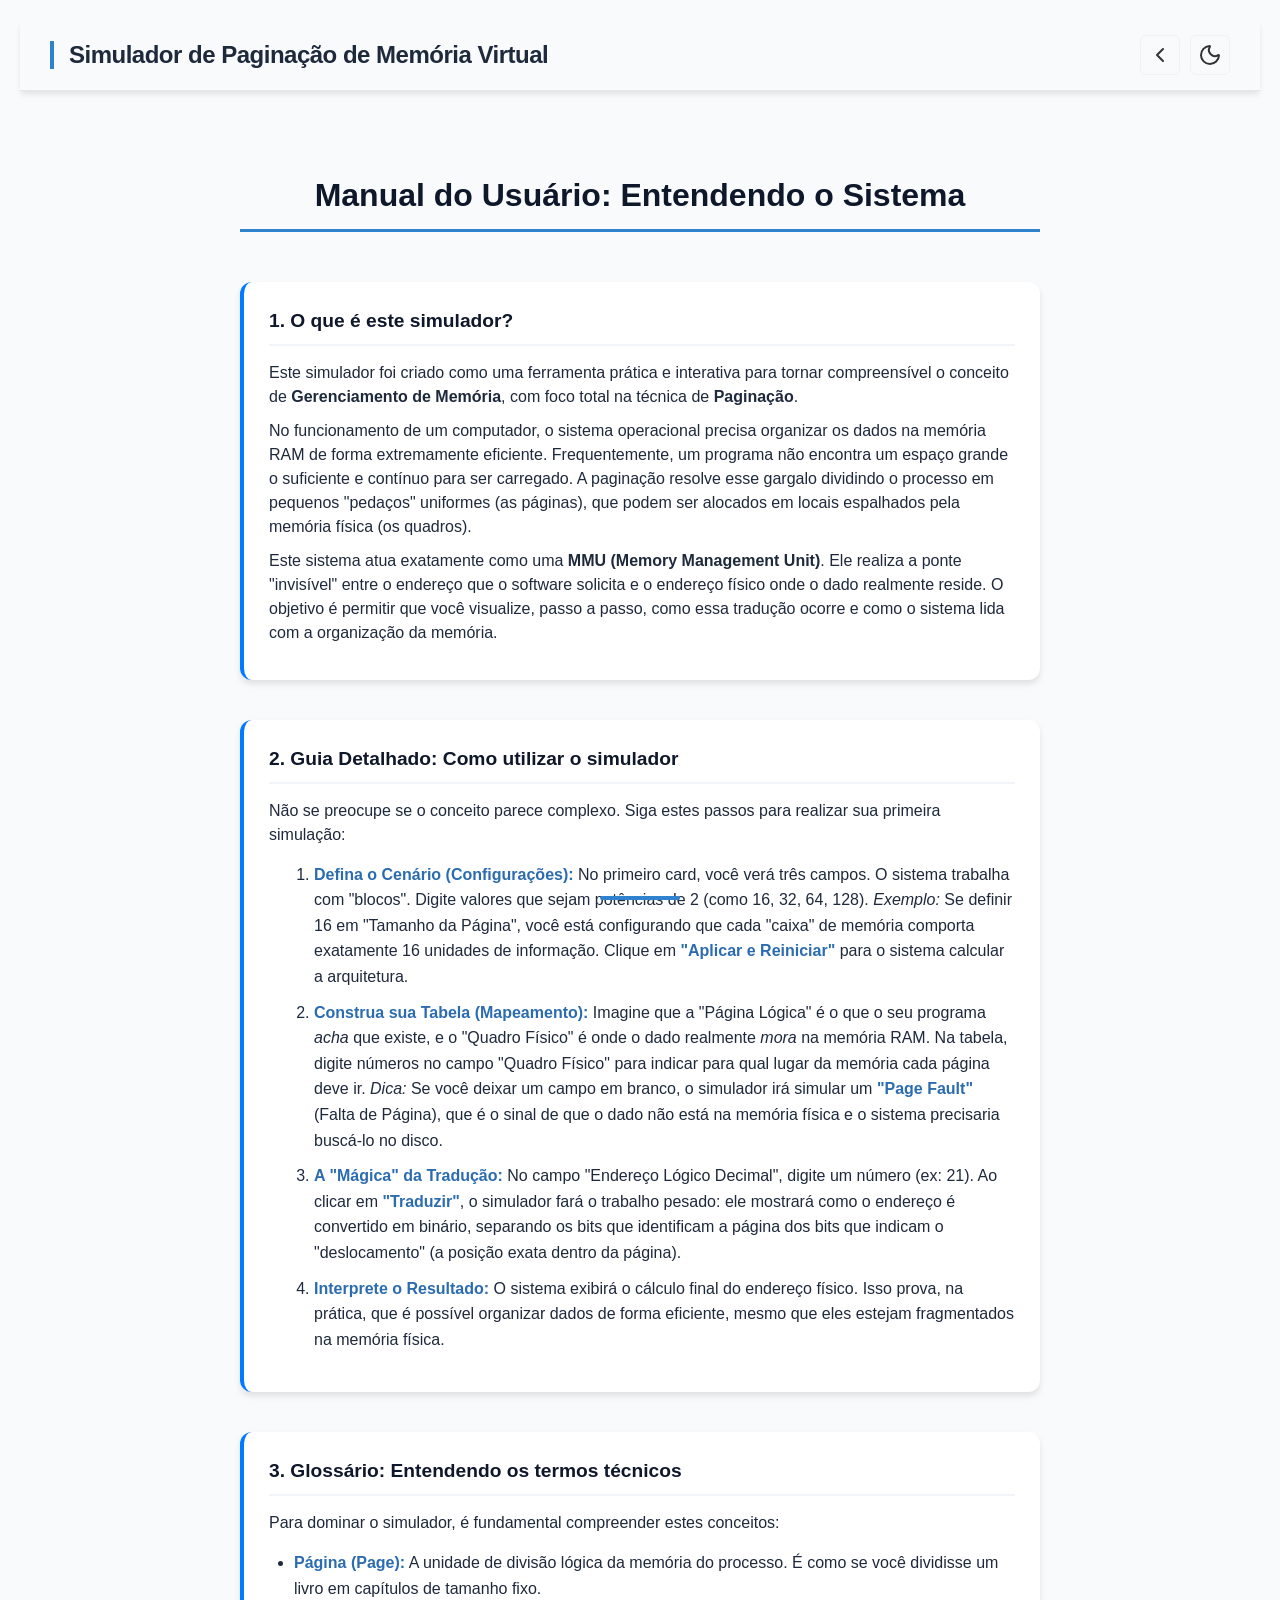
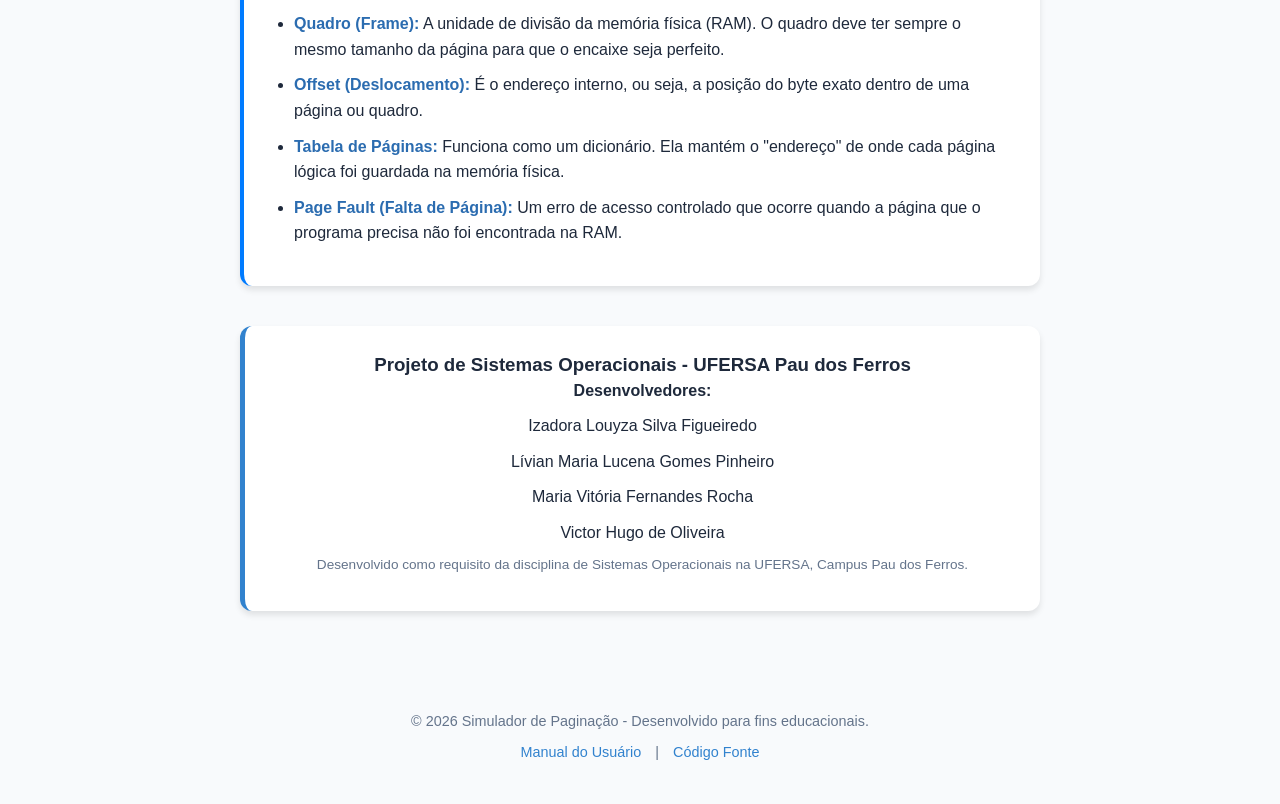
==== src/ajuda.html @ 89af0d48 "fix: soluciona persistência do modo escuro/claro na navegação entre páginas" ====
<!doctype html>
<html lang="pt-BR">
  <head>
    <meta charset="UTF-8" />
    <meta name="viewport" content="width=device-width, initial-scale=1.0" />
    <title>Manual do Usuário - Simulador de Paginação</title>
    <link rel="stylesheet" href="style.css" />
    <style>
      .manual-layout {
        max-width: 800px;
        margin: 20px auto;
        display: flex;
        flex-direction: column;
        gap: 20px;
      }
    </style>
  </head>
  <body>
    <header>
      <h1>Simulador de Paginação de Memória Virtual</h1>
      <div class="theme-toggle-container">
        <a href="index.html" class="btn-theme" title="Voltar ao Simulador">
          <svg
            xmlns="http://www.w3.org/2000/svg"
            width="24"
            height="24"
            viewBox="0 0 24 24"
            fill="none"
            stroke="currentColor"
            stroke-width="2"
            stroke-linecap="round"
            stroke-linejoin="round"
          >
            <path d="m15 18-6-6 6-6" />
          </svg>
        </a>

        <button
          class="btn btn-theme"
          id="themeToggleBtn"
          onclick="toggleTheme()"
          title="Alternar Tema"
        >
          <svg
            xmlns="http://www.w3.org/2000/svg"
            width="24"
            height="24"
            viewBox="0 0 24 24"
            fill="none"
            stroke="currentColor"
            stroke-width="2"
            stroke-linecap="round"
            stroke-linejoin="round"
          >
            <path
              d="M20.985 12.486a9 9 0 1 1-9.473-9.472c.405-.022.617.46.402.803a6 6 0 0 0 8.268 8.268c.344-.215.825-.004.803.401"
            />
          </svg>
        </button>
      </div>
    </header>

    <main class="manual-layout">
      <h2 class="manual-title" style="text-align: center">
        Manual do Usuário: Entendendo o Sistema
      </h2>

      <div class="card">
        <h2>1. O que é este simulador?</h2>
        <p>
          Este simulador foi criado como uma ferramenta prática e interativa
          para tornar compreensível o conceito de
          <strong>Gerenciamento de Memória</strong>, com foco total na técnica
          de <strong>Paginação</strong>.
        </p>
        <p>
          No funcionamento de um computador, o sistema operacional precisa
          organizar os dados na memória RAM de forma extremamente eficiente.
          Frequentemente, um programa não encontra um espaço grande o suficiente
          e contínuo para ser carregado. A paginação resolve esse gargalo
          dividindo o processo em pequenos "pedaços" uniformes (as páginas), que
          podem ser alocados em locais espalhados pela memória física (os
          quadros).
        </p>
        <p>
          Este sistema atua exatamente como uma
          <strong>MMU (Memory Management Unit)</strong>. Ele realiza a ponte
          "invisível" entre o endereço que o software solicita e o endereço
          físico onde o dado realmente reside. O objetivo é permitir que você
          visualize, passo a passo, como essa tradução ocorre e como o sistema
          lida com a organização da memória.
        </p>
      </div>

      <div class="card">
        <h2>2. Guia Detalhado: Como utilizar o simulador</h2>
        <p>
          Não se preocupe se o conceito parece complexo. Siga estes passos para
          realizar sua primeira simulação:
        </p>

        <ol style="margin-left: 20px; line-height: 1.8">
          <li>
            <strong>Defina o Cenário (Configurações):</strong>
            No primeiro card, você verá três campos. O sistema trabalha com
            "blocos". Digite valores que sejam potências de 2 (como 16, 32, 64,
            128).
            <em>Exemplo:</em> Se definir 16 em "Tamanho da Página", você está
            configurando que cada "caixa" de memória comporta exatamente 16
            unidades de informação. Clique em
            <strong>"Aplicar e Reiniciar"</strong> para o sistema calcular a
            arquitetura.
          </li>

          <li>
            <strong>Construa sua Tabela (Mapeamento):</strong> Imagine que a
            "Página Lógica" é o que o seu programa <em>acha</em> que existe, e o
            "Quadro Físico" é onde o dado realmente <em>mora</em> na memória
            RAM. Na tabela, digite números no campo "Quadro Físico" para indicar
            para qual lugar da memória cada página deve ir. <em>Dica:</em> Se
            você deixar um campo em branco, o simulador irá simular um
            <strong>"Page Fault"</strong> (Falta de Página), que é o sinal de
            que o dado não está na memória física e o sistema precisaria
            buscá-lo no disco.
          </li>

          <li>
            <strong>A "Mágica" da Tradução:</strong> No campo "Endereço Lógico
            Decimal", digite um número (ex: 21). Ao clicar em
            <strong>"Traduzir"</strong>, o simulador fará o trabalho pesado: ele
            mostrará como o endereço é convertido em binário, separando os bits
            que identificam a página dos bits que indicam o "deslocamento" (a
            posição exata dentro da página).
          </li>

          <li>
            <strong>Interprete o Resultado:</strong>
            O sistema exibirá o cálculo final do endereço físico. Isso prova, na
            prática, que é possível organizar dados de forma eficiente, mesmo
            que eles estejam fragmentados na memória física.
          </li>
        </ol>
      </div>

      <div class="card">
        <h2>3. Glossário: Entendendo os termos técnicos</h2>
        <p>
          Para dominar o simulador, é fundamental compreender estes conceitos:
        </p>
        <ul>
          <li>
            <strong>Página (Page):</strong> A unidade de divisão lógica da
            memória do processo. É como se você dividisse um livro em capítulos
            de tamanho fixo.
          </li>
          <li>
            <strong>Quadro (Frame):</strong> A unidade de divisão da memória
            física (RAM). O quadro deve ter sempre o mesmo tamanho da página
            para que o encaixe seja perfeito.
          </li>
          <li>
            <strong>Offset (Deslocamento):</strong> É o endereço interno, ou
            seja, a posição do byte exato dentro de uma página ou quadro.
          </li>
          <li>
            <strong>Tabela de Páginas:</strong> Funciona como um dicionário. Ela
            mantém o "endereço" de onde cada página lógica foi guardada na
            memória física.
          </li>
          <li>
            <strong>Page Fault (Falta de Página):</strong> Um erro de acesso
            controlado que ocorre quando a página que o programa precisa não foi
            encontrada na RAM.
          </li>
        </ul>
      </div>
      <div
        class="card"
        style="text-align: center; border-left: 5px solid var(--btn-bg)"
      >
        <h3 style="margin-top: 0">
          Projeto de Sistemas Operacionais - UFERSA Pau dos Ferros
        </h3>
        <p><strong>Desenvolvedores:</strong></p>
        <ul style="list-style: none; padding: 0; margin: 10px 0">
          <li>Izadora Louyza Silva Figueiredo</li>
          <li>Lívian Maria Lucena Gomes Pinheiro</li>
          <li>Maria Vitória Fernandes Rocha</li>
          <li>Victor Hugo de Oliveira</li>
        </ul>
        <p style="font-size: 0.85rem; color: var(--text-muted)">
          Desenvolvido como requisito da disciplina de Sistemas Operacionais na
          UFERSA, Campus Pau dos Ferros.
        </p>
      </div>
    </main>
   <script>
  const isDark = localStorage.getItem("dark-mode") === "true";
  if (isDark) {
    document.body.classList.add("dark-mode");
    updateButtonIcon(true);
  } else {
    updateButtonIcon(false);
  }

  function toggleTheme() {
    const body = document.body;
    body.classList.toggle("dark-mode");
    
    const isNowDark = body.classList.contains("dark-mode");
    localStorage.setItem("dark-mode", isNowDark);

    updateButtonIcon(isNowDark);
  }

  function updateButtonIcon(isDark) {
    const btn = document.getElementById("themeToggleBtn");
    if (!btn) return;

    if (isDark) {
      btn.innerHTML = '<svg xmlns="http://www.w3.org/2000/svg" width="24" height="24" viewBox="0 0 24 24" fill="none" stroke="currentColor" stroke-width="2" stroke-linecap="round" stroke-linejoin="round"><circle cx="12" cy="12" r="4" /><path d="M12 2v2" /><path d="M12 20v2" /><path d="m4.93 4.93 1.41 1.41" /><path d="m17.66 17.66 1.41 1.41" /><path d="M2 12h2" /><path d="M20 12h2" /><path d="m6.34 17.66-1.41 1.41" /><path d="m19.07 4.93-1.41 1.41" /></svg>';
    } else {
      btn.innerHTML = '<svg xmlns="http://www.w3.org/2000/svg" width="24" height="24" viewBox="0 0 24 24" fill="none" stroke="currentColor" stroke-width="2" stroke-linecap="round" stroke-linejoin="round"><path d="M20.985 12.486a9 9 0 1 1-9.473-9.472c.405-.022.617.46.402.803a6 6 0 0 0 8.268 8.268c.344-.215.825-.004.803.401" /></svg>';
    }
  }
</script>
    <footer>
      <p>
        &copy; 2026 Simulador de Paginação - Desenvolvido para fins
        educacionais.
      </p>
      <div class="footer-links">
        <a href="ajuda.html">Manual do Usuário</a>
        <span>|</span>
        <a target="_blank" href="https://github.com/izalouyza/SimuladorMemoria"
          >Código Fonte</a
        >
      </div>
    </footer>
  </body>
</html>
---- src/style.css ----
:root {
  --bg-color: #f8fafc;
  --card-bg: #ffffff;
  --text-main: #1e293b;
  --text-muted: #64748b;
  --accent-color: #007bff;

  --logic-color: #2b6cb0;
  --physical-color: #2f855a;
  --offset-color: #4a5568;

  --border-radius: 8px;
  --border-style: 1px solid #e2e8f0;

  --header-title: #0f172a;
  --card-header-border: #f1f5f9;
  --input-border: #cbd5e1;
  --th-bg: #f8fafc;
  --th-text: #475569;
  --binary-bg: #f1f5f9;
  --btn-bg: #3182ce;
  --btn-hover: #2b6cb0;
  --btn-text: #ffffff;
}

body.dark-mode {
  --bg-color: #0b0f17;
  --card-bg: #141b27;
  --text-main: #cbd5e1;
  --text-muted: #64748b;
  --border-style: 1px solid #1e293b;

  --header-title: #e2e8f0;
  --card-header-border: #1e293b;
  --input-border: #2d3748;
  --th-bg: #141b27;
  --th-text: #64748b;
  --binary-bg: #0b0f17;

  --btn-bg: #2b6cb0;
  --btn-hover: #2c5282;
  --btn-text: #ffffff;

  --logic-color: #4a7bb0;
  --physical-color: #417a5a;
  --offset-color: #718096;
}

* {
  box-sizing: border-box;
  margin: 0;
  padding: 0;
  font-family: "Segoe UI", Tahoma, Geneva, Verdana, sans-serif;
  transition:
    background-color 0.3s ease,
    color 0.3s ease,
    border-color 0.3s ease;
}

body {
  background-color: var(--bg-color);
  color: var(--text-main);
  padding: 20px;
  line-height: 1.5;
}

header {
  display: flex;
  justify-content: space-between;
  align-items: center;
  padding: 15px 30px;
  background-color: #0b0f17;
  border-bottom: 2px solid var(--border-color);
  box-shadow: 0 4px 6px -1px rgba(0, 0, 0, 0.1);
  position: sticky;
  top: 0;
  z-index: 1000;
  margin-bottom: 40px;
}

header h1 {
  margin: 0;
  font-size: 1.5rem;
  color: var(--text-main);
  white-space: nowrap;

  border-left: 4px solid var(--btn-bg);
  padding-left: 15px;
}
body:not(.dark-mode) header {
  background-color: #f8fafc;
  border-bottom: 1px solid rgba(0, 0, 0, 0.08);
}

h1 {
  font-size: 1.8rem;
  font-weight: 700;
  color: var(--header-title);
  margin: 0;
  letter-spacing: -0.5px;
  line-height: 1.2;
}

header p {
  color: var(--text-muted);
  font-size: 0.95rem;
}

.theme-toggle-container {
  margin: 0;
  display: flex;
  align-items: center;
}

.btn-theme {
  width: auto !important;
  background-color: #f8fafc !important;
  border: 1px solid #f0f2f4 !important;
  color: #333333 !important;
  padding: 8px;
  border-radius: 6px;
  cursor: pointer;
  display: flex;
  align-items: center;
  justify-content: center;
}

.btn-theme:hover {
  background-color: #f1f5f9 !important;
  border-color: #94a3b8 !important;
  color: #1e293b !important;
}

body.dark-mode .btn-theme {
  background-color: transparent !important;
  border: var(--border-style) !important;
  color: var(--text-main) !important;
}

body.dark-mode .btn-theme:hover {
  background-color: rgba(255, 255, 255, 0.1) !important;
  border-color: var(--text-muted) !important;
}

.dashboard {
  display: grid;
  grid-template-columns: 1fr;
  gap: 20px;
  max-width: 1300px;
  margin: 0 auto;
}

@media (min-width: 900px) {
  .dashboard {
    grid-template-columns: 350px 1fr;
  }
  .full-width {
    grid-column: span 2;
  }
}

.card {
  background: var(--card-bg);
  padding: 25px;
  border-radius: 12px;
  margin-bottom: 20px;
  box-shadow: 0 4px 6px rgba(0, 0, 0, 0.1);
  border-left: 4px solid var(--accent-color);
}
.card:hover {
  box-shadow: 0 8px 15px rgba(0, 0, 0, 0.1);
}

.card h2 {
  font-size: 1.2rem;
  margin-bottom: 15px;
  color: var(--header-title);
  border-bottom: 2px solid var(--card-header-border);
  padding-bottom: 8px;
}

.card-subtitle {
  font-size: 0.9rem;
  color: var(--text-muted);
  margin-bottom: 10px;
}

.card-subtitle-small {
  font-size: 0.8rem;
  color: var(--text-muted);
  margin-bottom: 8px;
}

.form-group {
  margin-bottom: 15px;
}

.form-group label {
  display: block;
  font-weight: 600;
  font-size: 0.85rem;
  margin-bottom: 5px;
  color: var(--text-muted);
}

.form-group input {
  width: 100%;
  padding: 8px 12px;
  border: 1px solid var(--input-border);
  background-color: var(--card-bg);
  color: var(--text-main);
  border-radius: 6px;
  font-size: 0.9rem;
}

.mb-0 {
  margin-bottom: 0;
}

.btn {
  display: inline-block;
  width: 100%;
  background-color: var(--btn-bg);
  color: var(--btn-text);
  padding: 10px;
  border: none;
  border-radius: 6px;
  font-weight: 600;
  cursor: pointer;
  transition: background 0.2s;
  text-align: center;
}

.btn:hover {
  background-color: var(--btn-hover);
}

.btn-auto {
  width: auto;
  padding: 10px 25px;
}

.bit-box-container {
  display: flex;
  justify-content: center;
  align-items: center;
  margin: 15px 0;
  font-family: monospace;
}

.bit-chunk {
  padding: 10px 15px;
  color: white;
  font-weight: bold;
  text-align: center;
  font-size: 1.1rem;
}

.chunk-p {
  background-color: var(--logic-color);
  border-radius: 6px 0 0 6px;
}

.chunk-d {
  background-color: var(--offset-color);
  border-radius: 0 6px 6px 0;
}

.bit-label {
  font-size: 0.75rem;
  display: block;
  margin-top: 4px;
  font-weight: normal;
  opacity: 0.9;
}

.table-container {
  margin-top: 20px;
}

table {
  width: 100%;
  border-collapse: collapse;
  margin-top: 10px;
  font-size: 0.9rem;
}

th,
td {
  border: var(--border-style);
  padding: 8px 12px;
  text-align: center;
}

th {
  background-color: var(--th-bg);
  color: var(--th-text);
  font-weight: 600;
}

.input-frame {
  width: 70px;
  padding: 4px;
  text-align: center;
  border: 1px solid var(--input-border);
  background-color: var(--bg-color);
  color: var(--text-main);
  border-radius: 4px;
}

.translation-trigger {
  display: flex;
  gap: 15px;
  align-items: flex-end;
  margin-bottom: 20px;
  max-width: 500px;
}

.step {
  margin-bottom: 12px;
  padding-left: 15px;
  border-left: 3px solid var(--input-border);
}

.step-title {
  font-weight: 600;
  color: var(--header-title);
  margin-bottom: 2px;
}

.step-desc {
  font-size: 0.9rem;
  color: var(--text-muted);
}

.highlight-p {
  color: var(--logic-color);
  font-weight: bold;
}

.highlight-d {
  color: var(--offset-color);
  font-weight: bold;
}

.highlight-f {
  color: var(--physical-color);
  font-weight: bold;
}

.binary-display {
  font-family: monospace;
  letter-spacing: 2px;
  font-size: 1.2rem;
  background: var(--binary-bg);
  padding: 8px;
  border-radius: 6px;
  display: inline-block;
  margin: 5px 0;
}

.alert-error {
  background-color: #fee2e2;
  color: #991b1b;
  padding: 10px;
  border-radius: 6px;
  margin-bottom: 15px;
  font-size: 0.85rem;
  display: none;
}

.text-muted {
  color: var(--text-muted);
}

.manual-title {
  text-align: center;
  font-size: 2rem;
  color: var(--header-title);
  margin-top: 20px;
  margin-bottom: 30px;
  padding-bottom: 10px;
  border-bottom: 3px solid var(--btn-bg);
  display: inline-block;
  width: 100%;
}

.manual-title::after {
  content: "";
  position: absolute;
  bottom: 0;
  left: 50%;
  transform: translateX(-50%);
  width: 80px;
  height: 4px;
  background-color: var(--btn-bg);
  border-radius: 2px;
}

.card ul,
.card ol {
  margin: 15px 0;
  padding-left: 25px;
}

.card li {
  margin-bottom: 10px;
  color: var(--text-main);
  line-height: 1.6;
}

.card li strong {
  color: var(--logic-color);
}

.card p {
  margin-bottom: 10px;
}

.theme-toggle-container {
  display: flex;
  gap: 10px;
  align-items: center;
}

.theme-toggle-container a.btn-theme,
.theme-toggle-container button.btn-theme {
  width: 40px !important;
  height: 40px !important;
  padding: 0 !important;
  display: flex;
  align-items: center;
  justify-content: center;
  border-radius: 6px;
  cursor: pointer;
  background-color: #f0f2f4;
  border: 1px solid #cbd5e1;
  color: #333333;
  transition: all 0.2s;
}

.theme-toggle-container a.btn-theme:hover,
.theme-toggle-container button.btn-theme:hover {
  background-color: #e2e8f0;
  border-color: #94a3b8;
}

body.dark-mode .theme-toggle-container a.btn-theme,
body.dark-mode .theme-toggle-container button.btn-theme {
  background-color: transparent;
  border: 1px solid #1e293b;
  color: #cbd5e1;
}

footer {
  margin-top: 40px;
  padding: 20px;
  text-align: center;
  border-top: 1px solid var(--border-color);
  color: var(--text-muted);
  font-size: 0.9rem;
}

.footer-links {
  margin-top: 10px;
}

.footer-links a {
  color: var(--btn-bg);
  text-decoration: none;
  margin: 0 10px;
}

.footer-links a:hover {
  text-decoration: underline;
}

body {
  display: flex;
  flex-direction: column;
  min-height: 100vh;
}

.dashboard {
  flex: 1;
}
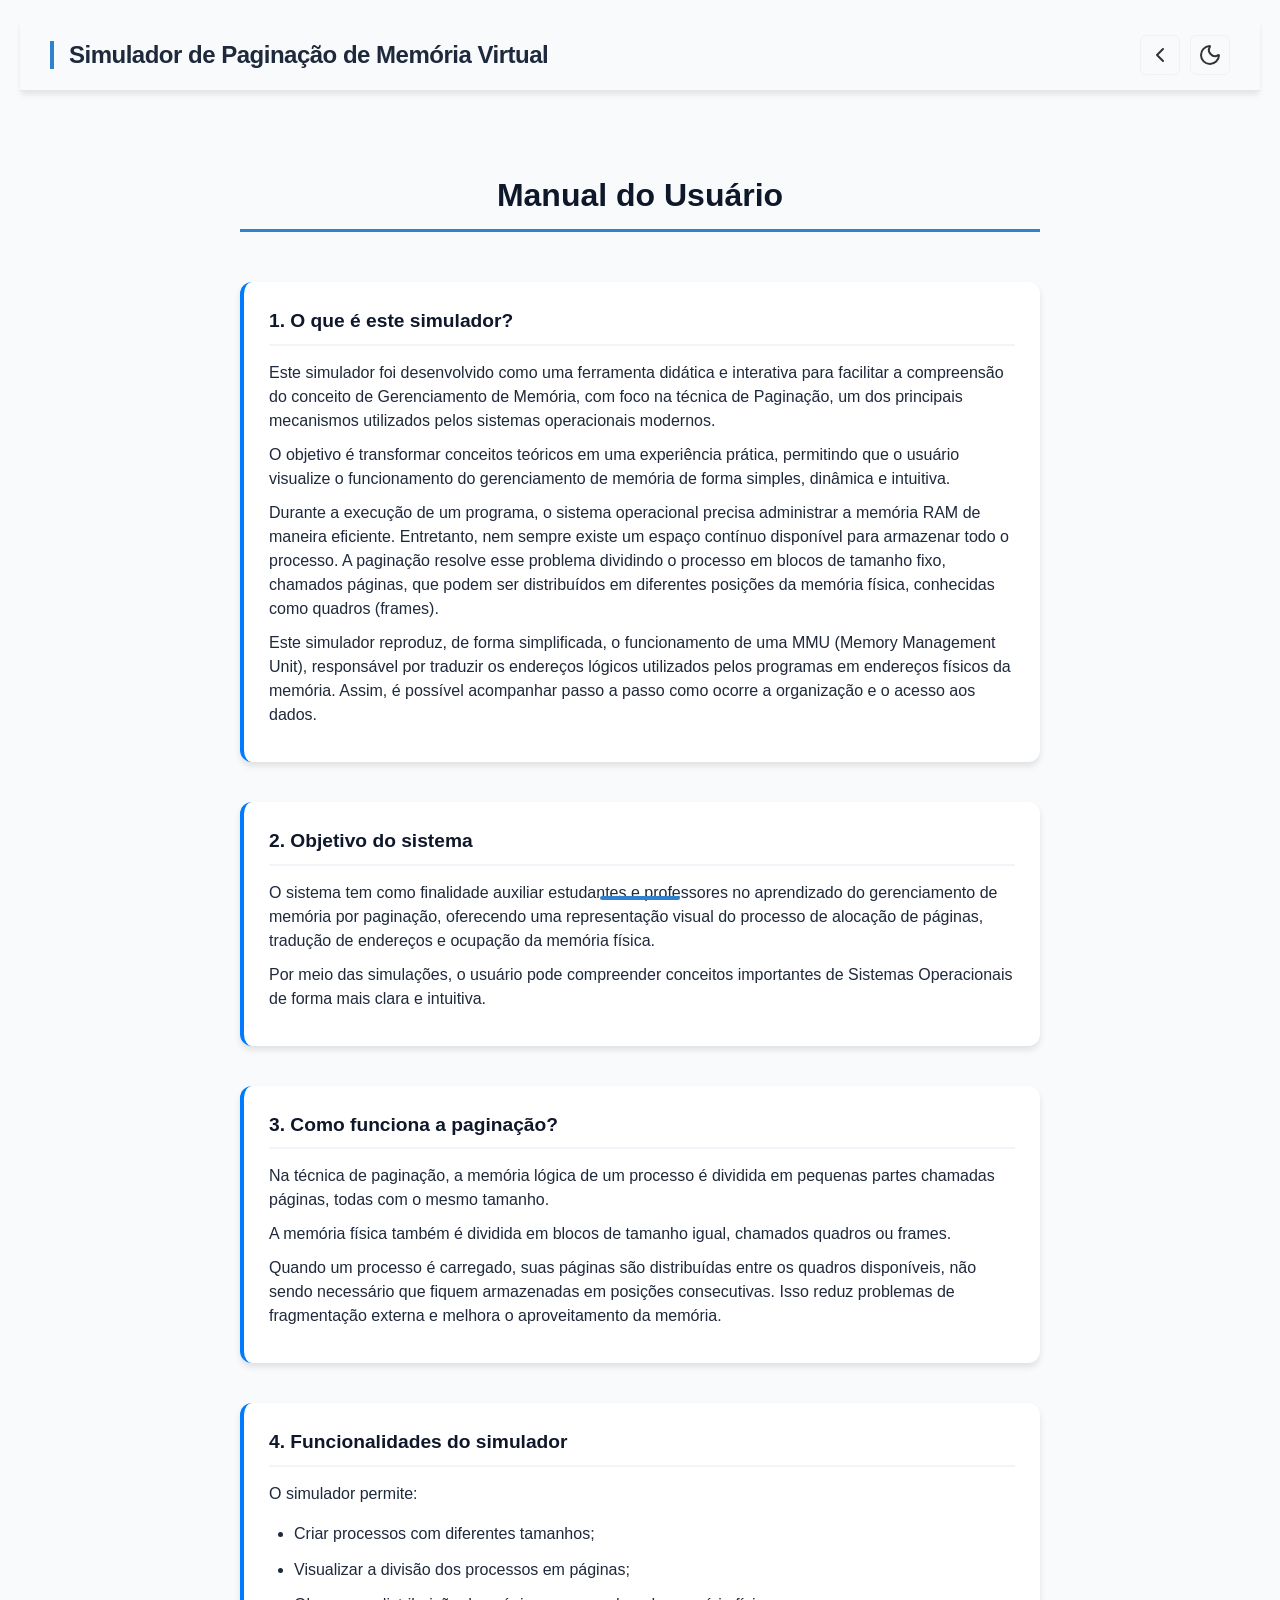
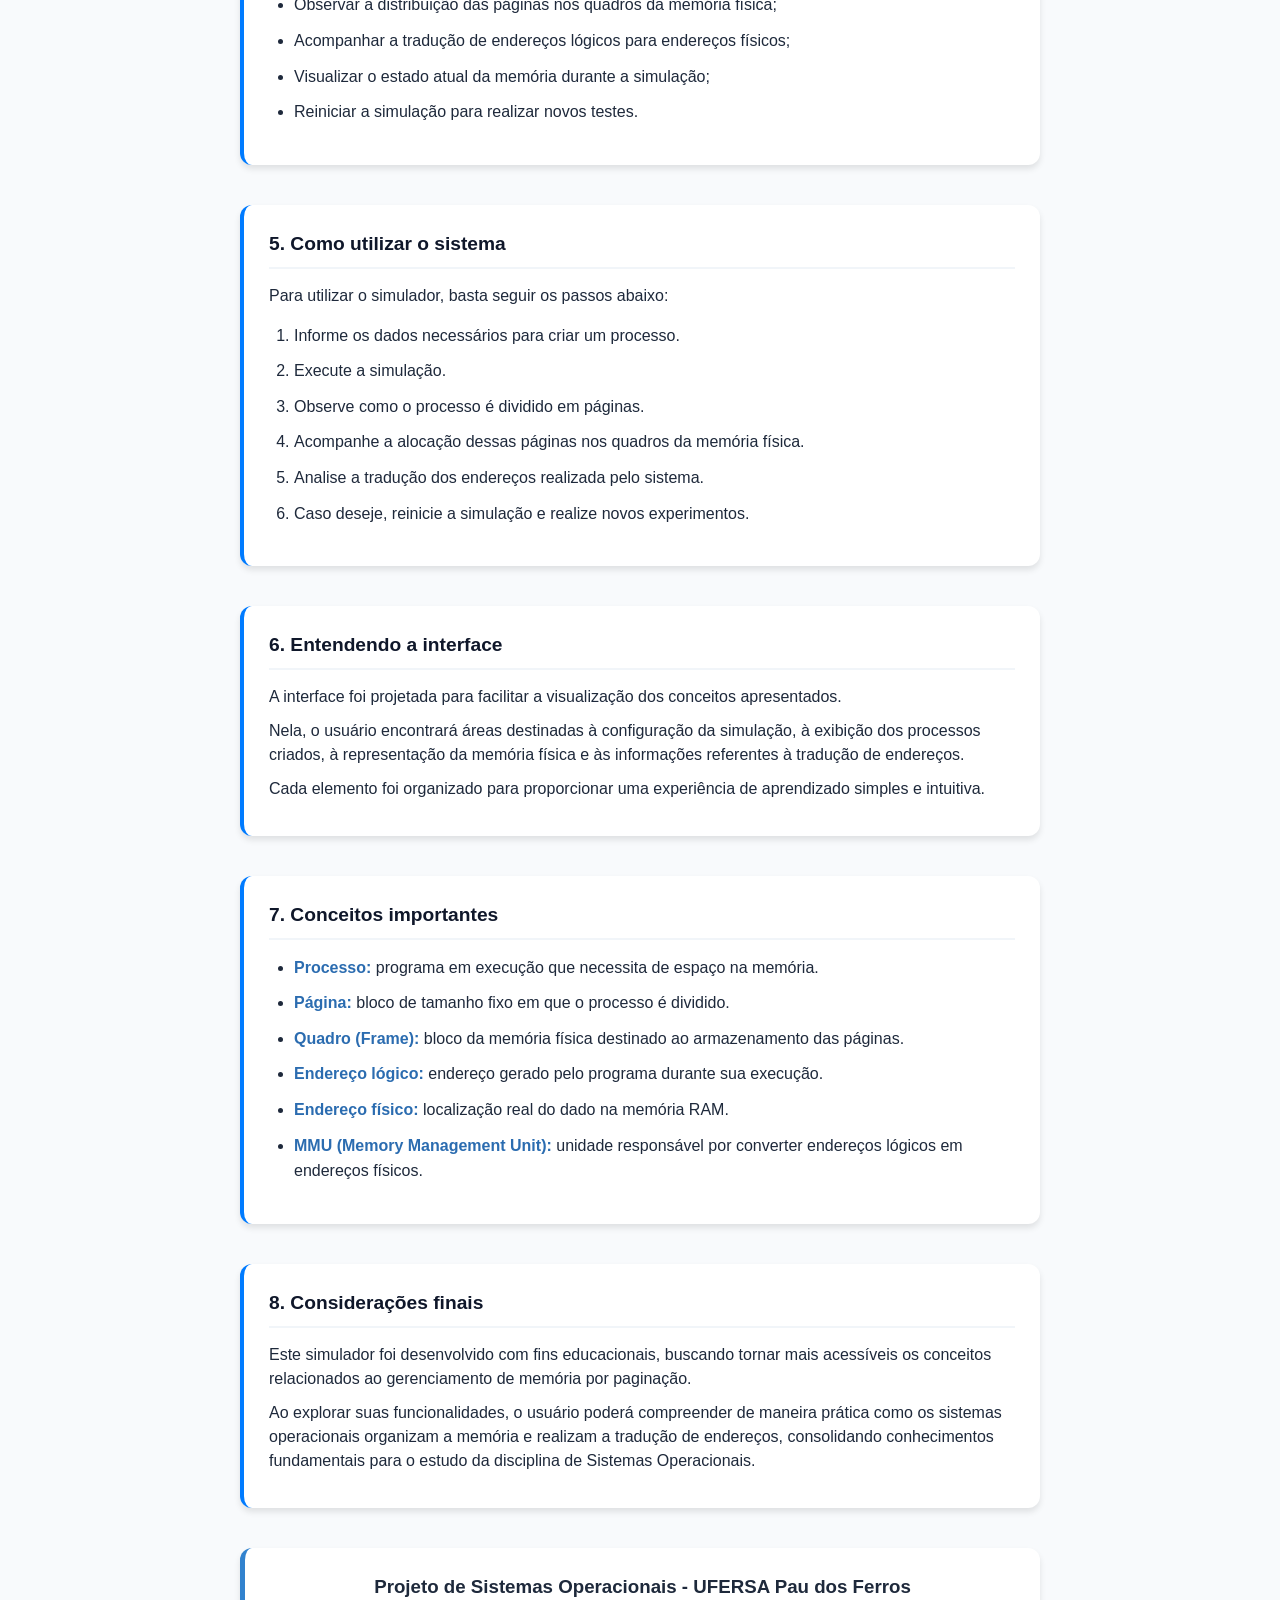
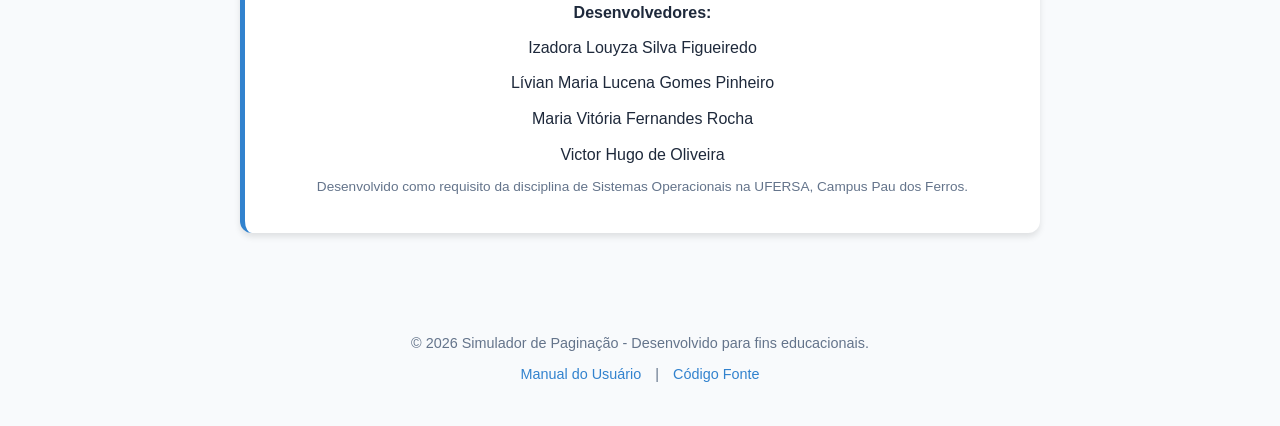
==== commit e0b7f0df: "style: adiciona melhorias nos textos do Manual do Usuário" ====
--- a/src/ajuda.html
+++ b/src/ajuda.html
@@ -20,167 +20,96 @@
       <h1>Simulador de Paginação de Memória Virtual</h1>
       <div class="theme-toggle-container">
         <a href="index.html" class="btn-theme" title="Voltar ao Simulador">
-          <svg
-            xmlns="http://www.w3.org/2000/svg"
-            width="24"
-            height="24"
-            viewBox="0 0 24 24"
-            fill="none"
-            stroke="currentColor"
-            stroke-width="2"
-            stroke-linecap="round"
-            stroke-linejoin="round"
-          >
+          <svg xmlns="http://www.w3.org/2000/svg" width="24" height="24" viewBox="0 0 24 24" fill="none" stroke="currentColor" stroke-width="2" stroke-linecap="round" stroke-linejoin="round">
             <path d="m15 18-6-6 6-6" />
           </svg>
         </a>
 
-        <button
-          class="btn btn-theme"
-          id="themeToggleBtn"
-          onclick="toggleTheme()"
-          title="Alternar Tema"
-        >
-          <svg
-            xmlns="http://www.w3.org/2000/svg"
-            width="24"
-            height="24"
-            viewBox="0 0 24 24"
-            fill="none"
-            stroke="currentColor"
-            stroke-width="2"
-            stroke-linecap="round"
-            stroke-linejoin="round"
-          >
-            <path
-              d="M20.985 12.486a9 9 0 1 1-9.473-9.472c.405-.022.617.46.402.803a6 6 0 0 0 8.268 8.268c.344-.215.825-.004.803.401"
-            />
+        <button class="btn btn-theme" id="themeToggleBtn" onclick="toggleTheme()" title="Alternar Tema">
+          <svg xmlns="http://www.w3.org/2000/svg" width="24" height="24" viewBox="0 0 24 24" fill="none" stroke="currentColor" stroke-width="2" stroke-linecap="round" stroke-linejoin="round">
+            <path d="M20.985 12.486a9 9 0 1 1-9.473-9.472c.405-.022.617.46.402.803a6 6 0 0 0 8.268 8.268c.344-.215.825-.004.803.401" />
           </svg>
         </button>
       </div>
     </header>
 
     <main class="manual-layout">
-      <h2 class="manual-title" style="text-align: center">
-        Manual do Usuário: Entendendo o Sistema
-      </h2>
+      <h2 class="manual-title" style="text-align: center">Manual do Usuário</h2>
 
       <div class="card">
         <h2>1. O que é este simulador?</h2>
-        <p>
-          Este simulador foi criado como uma ferramenta prática e interativa
-          para tornar compreensível o conceito de
-          <strong>Gerenciamento de Memória</strong>, com foco total na técnica
-          de <strong>Paginação</strong>.
-        </p>
-        <p>
-          No funcionamento de um computador, o sistema operacional precisa
-          organizar os dados na memória RAM de forma extremamente eficiente.
-          Frequentemente, um programa não encontra um espaço grande o suficiente
-          e contínuo para ser carregado. A paginação resolve esse gargalo
-          dividindo o processo em pequenos "pedaços" uniformes (as páginas), que
-          podem ser alocados em locais espalhados pela memória física (os
-          quadros).
-        </p>
-        <p>
-          Este sistema atua exatamente como uma
-          <strong>MMU (Memory Management Unit)</strong>. Ele realiza a ponte
-          "invisível" entre o endereço que o software solicita e o endereço
-          físico onde o dado realmente reside. O objetivo é permitir que você
-          visualize, passo a passo, como essa tradução ocorre e como o sistema
-          lida com a organização da memória.
-        </p>
+        <p>Este simulador foi desenvolvido como uma ferramenta didática e interativa para facilitar a compreensão do conceito de Gerenciamento de Memória, com foco na técnica de Paginação, um dos principais mecanismos utilizados pelos sistemas operacionais modernos.</p>
+        <p>O objetivo é transformar conceitos teóricos em uma experiência prática, permitindo que o usuário visualize o funcionamento do gerenciamento de memória de forma simples, dinâmica e intuitiva.</p>
+        <p>Durante a execução de um programa, o sistema operacional precisa administrar a memória RAM de maneira eficiente. Entretanto, nem sempre existe um espaço contínuo disponível para armazenar todo o processo. A paginação resolve esse problema dividindo o processo em blocos de tamanho fixo, chamados páginas, que podem ser distribuídos em diferentes posições da memória física, conhecidas como quadros (frames).</p>
+        <p>Este simulador reproduz, de forma simplificada, o funcionamento de uma MMU (Memory Management Unit), responsável por traduzir os endereços lógicos utilizados pelos programas em endereços físicos da memória. Assim, é possível acompanhar passo a passo como ocorre a organização e o acesso aos dados.</p>
       </div>
 
       <div class="card">
-        <h2>2. Guia Detalhado: Como utilizar o simulador</h2>
-        <p>
-          Não se preocupe se o conceito parece complexo. Siga estes passos para
-          realizar sua primeira simulação:
-        </p>
+        <h2>2. Objetivo do sistema</h2>
+        <p>O sistema tem como finalidade auxiliar estudantes e professores no aprendizado do gerenciamento de memória por paginação, oferecendo uma representação visual do processo de alocação de páginas, tradução de endereços e ocupação da memória física.</p>
+        <p>Por meio das simulações, o usuário pode compreender conceitos importantes de Sistemas Operacionais de forma mais clara e intuitiva.</p>
+      </div>
 
-        <ol style="margin-left: 20px; line-height: 1.8">
-          <li>
-            <strong>Defina o Cenário (Configurações):</strong>
-            No primeiro card, você verá três campos. O sistema trabalha com
-            "blocos". Digite valores que sejam potências de 2 (como 16, 32, 64,
-            128).
-            <em>Exemplo:</em> Se definir 16 em "Tamanho da Página", você está
-            configurando que cada "caixa" de memória comporta exatamente 16
-            unidades de informação. Clique em
-            <strong>"Aplicar e Reiniciar"</strong> para o sistema calcular a
-            arquitetura.
-          </li>
+      <div class="card">
+        <h2>3. Como funciona a paginação?</h2>
+        <p>Na técnica de paginação, a memória lógica de um processo é dividida em pequenas partes chamadas páginas, todas com o mesmo tamanho.</p>
+        <p>A memória física também é dividida em blocos de tamanho igual, chamados quadros ou frames.</p>
+        <p>Quando um processo é carregado, suas páginas são distribuídas entre os quadros disponíveis, não sendo necessário que fiquem armazenadas em posições consecutivas. Isso reduz problemas de fragmentação externa e melhora o aproveitamento da memória.</p>
+      </div>
 
-          <li>
-            <strong>Construa sua Tabela (Mapeamento):</strong> Imagine que a
-            "Página Lógica" é o que o seu programa <em>acha</em> que existe, e o
-            "Quadro Físico" é onde o dado realmente <em>mora</em> na memória
-            RAM. Na tabela, digite números no campo "Quadro Físico" para indicar
-            para qual lugar da memória cada página deve ir. <em>Dica:</em> Se
-            você deixar um campo em branco, o simulador irá simular um
-            <strong>"Page Fault"</strong> (Falta de Página), que é o sinal de
-            que o dado não está na memória física e o sistema precisaria
-            buscá-lo no disco.
-          </li>
+      <div class="card">
+        <h2>4. Funcionalidades do simulador</h2>
+        <p>O simulador permite:</p>
+        <ul>
+          <li>Criar processos com diferentes tamanhos;</li>
+          <li>Visualizar a divisão dos processos em páginas;</li>
+          <li>Observar a distribuição das páginas nos quadros da memória física;</li>
+          <li>Acompanhar a tradução de endereços lógicos para endereços físicos;</li>
+          <li>Visualizar o estado atual da memória durante a simulação;</li>
+          <li>Reiniciar a simulação para realizar novos testes.</li>
+        </ul>
+      </div>
 
-          <li>
-            <strong>A "Mágica" da Tradução:</strong> No campo "Endereço Lógico
-            Decimal", digite um número (ex: 21). Ao clicar em
-            <strong>"Traduzir"</strong>, o simulador fará o trabalho pesado: ele
-            mostrará como o endereço é convertido em binário, separando os bits
-            que identificam a página dos bits que indicam o "deslocamento" (a
-            posição exata dentro da página).
-          </li>
-
-          <li>
-            <strong>Interprete o Resultado:</strong>
-            O sistema exibirá o cálculo final do endereço físico. Isso prova, na
-            prática, que é possível organizar dados de forma eficiente, mesmo
-            que eles estejam fragmentados na memória física.
-          </li>
+      <div class="card">
+        <h2>5. Como utilizar o sistema</h2>
+        <p>Para utilizar o simulador, basta seguir os passos abaixo:</p>
+        <ol>
+          <li>Informe os dados necessários para criar um processo.</li>
+          <li>Execute a simulação.</li>
+          <li>Observe como o processo é dividido em páginas.</li>
+          <li>Acompanhe a alocação dessas páginas nos quadros da memória física.</li>
+          <li>Analise a tradução dos endereços realizada pelo sistema.</li>
+          <li>Caso deseje, reinicie a simulação e realize novos experimentos.</li>
         </ol>
       </div>
 
       <div class="card">
-        <h2>3. Glossário: Entendendo os termos técnicos</h2>
-        <p>
-          Para dominar o simulador, é fundamental compreender estes conceitos:
-        </p>
+        <h2>6. Entendendo a interface</h2>
+        <p>A interface foi projetada para facilitar a visualização dos conceitos apresentados.</p>
+        <p>Nela, o usuário encontrará áreas destinadas à configuração da simulação, à exibição dos processos criados, à representação da memória física e às informações referentes à tradução de endereços.</p>
+        <p>Cada elemento foi organizado para proporcionar uma experiência de aprendizado simples e intuitiva.</p>
+      </div>
+
+      <div class="card">
+        <h2>7. Conceitos importantes</h2>
         <ul>
-          <li>
-            <strong>Página (Page):</strong> A unidade de divisão lógica da
-            memória do processo. É como se você dividisse um livro em capítulos
-            de tamanho fixo.
-          </li>
-          <li>
-            <strong>Quadro (Frame):</strong> A unidade de divisão da memória
-            física (RAM). O quadro deve ter sempre o mesmo tamanho da página
-            para que o encaixe seja perfeito.
-          </li>
-          <li>
-            <strong>Offset (Deslocamento):</strong> É o endereço interno, ou
-            seja, a posição do byte exato dentro de uma página ou quadro.
-          </li>
-          <li>
-            <strong>Tabela de Páginas:</strong> Funciona como um dicionário. Ela
-            mantém o "endereço" de onde cada página lógica foi guardada na
-            memória física.
-          </li>
-          <li>
-            <strong>Page Fault (Falta de Página):</strong> Um erro de acesso
-            controlado que ocorre quando a página que o programa precisa não foi
-            encontrada na RAM.
-          </li>
+          <li><strong>Processo:</strong> programa em execução que necessita de espaço na memória.</li>
+          <li><strong>Página:</strong> bloco de tamanho fixo em que o processo é dividido.</li>
+          <li><strong>Quadro (Frame):</strong> bloco da memória física destinado ao armazenamento das páginas.</li>
+          <li><strong>Endereço lógico:</strong> endereço gerado pelo programa durante sua execução.</li>
+          <li><strong>Endereço físico:</strong> localização real do dado na memória RAM.</li>
+          <li><strong>MMU (Memory Management Unit):</strong> unidade responsável por converter endereços lógicos em endereços físicos.</li>
         </ul>
       </div>
-      <div
-        class="card"
-        style="text-align: center; border-left: 5px solid var(--btn-bg)"
-      >
-        <h3 style="margin-top: 0">
-          Projeto de Sistemas Operacionais - UFERSA Pau dos Ferros
-        </h3>
+
+      <div class="card">
+        <h2>8. Considerações finais</h2>
+        <p>Este simulador foi desenvolvido com fins educacionais, buscando tornar mais acessíveis os conceitos relacionados ao gerenciamento de memória por paginação.</p>
+        <p>Ao explorar suas funcionalidades, o usuário poderá compreender de maneira prática como os sistemas operacionais organizam a memória e realizam a tradução de endereços, consolidando conhecimentos fundamentais para o estudo da disciplina de Sistemas Operacionais.</p>
+      </div>
+
+      <div class="card" style="text-align: center; border-left: 5px solid var(--btn-bg)">
+        <h3 style="margin-top: 0">Projeto de Sistemas Operacionais - UFERSA Pau dos Ferros</h3>
         <p><strong>Desenvolvedores:</strong></p>
         <ul style="list-style: none; padding: 0; margin: 10px 0">
           <li>Izadora Louyza Silva Figueiredo</li>
@@ -189,53 +118,46 @@
           <li>Victor Hugo de Oliveira</li>
         </ul>
         <p style="font-size: 0.85rem; color: var(--text-muted)">
-          Desenvolvido como requisito da disciplina de Sistemas Operacionais na
-          UFERSA, Campus Pau dos Ferros.
+          Desenvolvido como requisito da disciplina de Sistemas Operacionais na UFERSA, Campus Pau dos Ferros.
         </p>
       </div>
     </main>
-   <script>
-  const isDark = localStorage.getItem("dark-mode") === "true";
-  if (isDark) {
-    document.body.classList.add("dark-mode");
-    updateButtonIcon(true);
-  } else {
-    updateButtonIcon(false);
-  }
 
-  function toggleTheme() {
-    const body = document.body;
-    body.classList.toggle("dark-mode");
-    
-    const isNowDark = body.classList.contains("dark-mode");
-    localStorage.setItem("dark-mode", isNowDark);
+    <script>
+      const isDark = localStorage.getItem("dark-mode") === "true";
+      if (isDark) {
+        document.body.classList.add("dark-mode");
+        updateButtonIcon(true);
+      } else {
+        updateButtonIcon(false);
+      }
 
-    updateButtonIcon(isNowDark);
-  }
+      function toggleTheme() {
+        const body = document.body;
+        body.classList.toggle("dark-mode");
+        const isNowDark = body.classList.contains("dark-mode");
+        localStorage.setItem("dark-mode", isNowDark);
+        updateButtonIcon(isNowDark);
+      }
 
-  function updateButtonIcon(isDark) {
-    const btn = document.getElementById("themeToggleBtn");
-    if (!btn) return;
+      function updateButtonIcon(isDark) {
+        const btn = document.getElementById("themeToggleBtn");
+        if (!btn) return;
+        if (isDark) {
+          btn.innerHTML = '<svg xmlns="http://www.w3.org/2000/svg" width="24" height="24" viewBox="0 0 24 24" fill="none" stroke="currentColor" stroke-width="2" stroke-linecap="round" stroke-linejoin="round"><circle cx="12" cy="12" r="4" /><path d="M12 2v2" /><path d="M12 20v2" /><path d="m4.93 4.93 1.41 1.41" /><path d="m17.66 17.66 1.41 1.41" /><path d="M2 12h2" /><path d="M20 12h2" /><path d="m6.34 17.66-1.41 1.41" /><path d="m19.07 4.93-1.41 1.41" /></svg>';
+        } else {
+          btn.innerHTML = '<svg xmlns="http://www.w3.org/2000/svg" width="24" height="24" viewBox="0 0 24 24" fill="none" stroke="currentColor" stroke-width="2" stroke-linecap="round" stroke-linejoin="round"><path d="M20.985 12.486a9 9 0 1 1-9.473-9.472c.405-.022.617.46.402.803a6 6 0 0 0 8.268 8.268c.344-.215.825-.004.803.401" /></svg>';
+        }
+      }
+    </script>
 
-    if (isDark) {
-      btn.innerHTML = '<svg xmlns="http://www.w3.org/2000/svg" width="24" height="24" viewBox="0 0 24 24" fill="none" stroke="currentColor" stroke-width="2" stroke-linecap="round" stroke-linejoin="round"><circle cx="12" cy="12" r="4" /><path d="M12 2v2" /><path d="M12 20v2" /><path d="m4.93 4.93 1.41 1.41" /><path d="m17.66 17.66 1.41 1.41" /><path d="M2 12h2" /><path d="M20 12h2" /><path d="m6.34 17.66-1.41 1.41" /><path d="m19.07 4.93-1.41 1.41" /></svg>';
-    } else {
-      btn.innerHTML = '<svg xmlns="http://www.w3.org/2000/svg" width="24" height="24" viewBox="0 0 24 24" fill="none" stroke="currentColor" stroke-width="2" stroke-linecap="round" stroke-linejoin="round"><path d="M20.985 12.486a9 9 0 1 1-9.473-9.472c.405-.022.617.46.402.803a6 6 0 0 0 8.268 8.268c.344-.215.825-.004.803.401" /></svg>';
-    }
-  }
-</script>
     <footer>
-      <p>
-        &copy; 2026 Simulador de Paginação - Desenvolvido para fins
-        educacionais.
-      </p>
+      <p>&copy; 2026 Simulador de Paginação - Desenvolvido para fins educacionais.</p>
       <div class="footer-links">
         <a href="ajuda.html">Manual do Usuário</a>
         <span>|</span>
-        <a target="_blank" href="https://github.com/izalouyza/SimuladorMemoria"
-          >Código Fonte</a
-        >
+        <a target="_blank" href="https://github.com/izalouyza/SimuladorMemoria">Código Fonte</a>
       </div>
     </footer>
   </body>
-</html>
+</html>
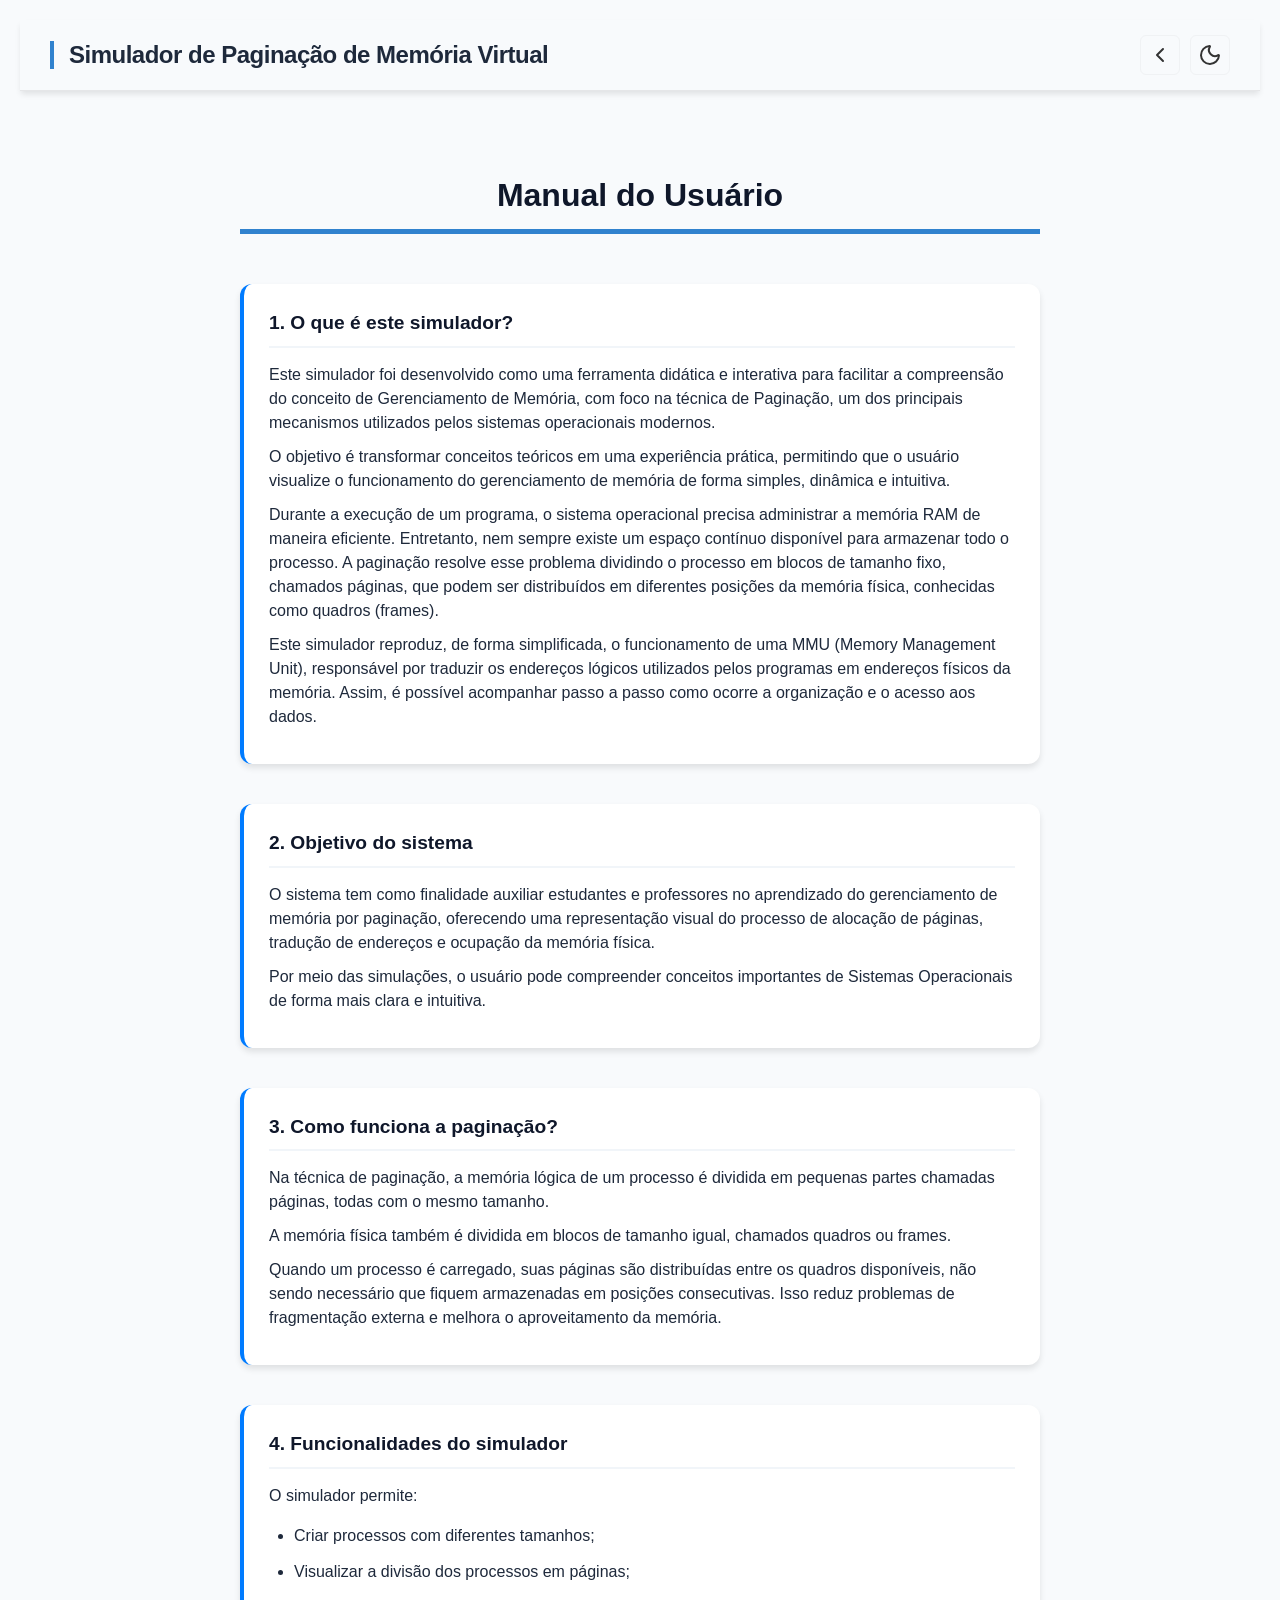
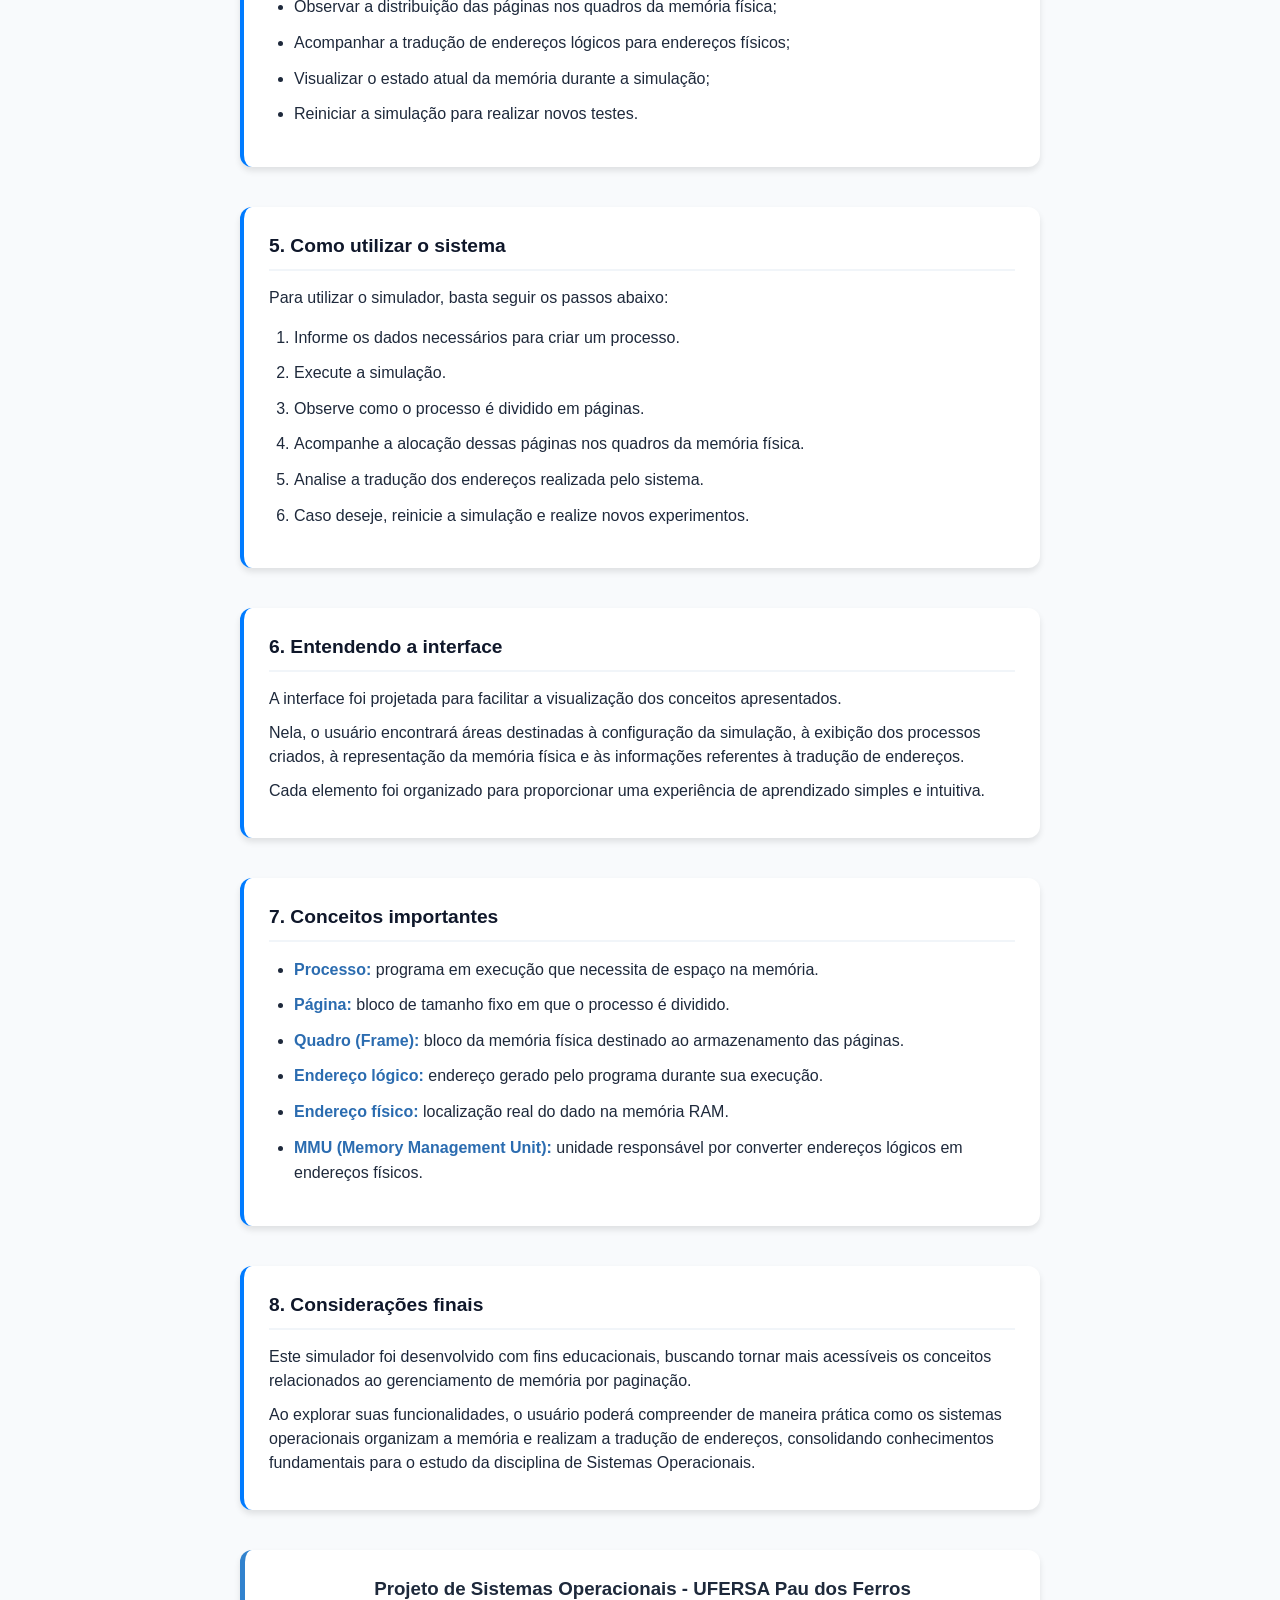
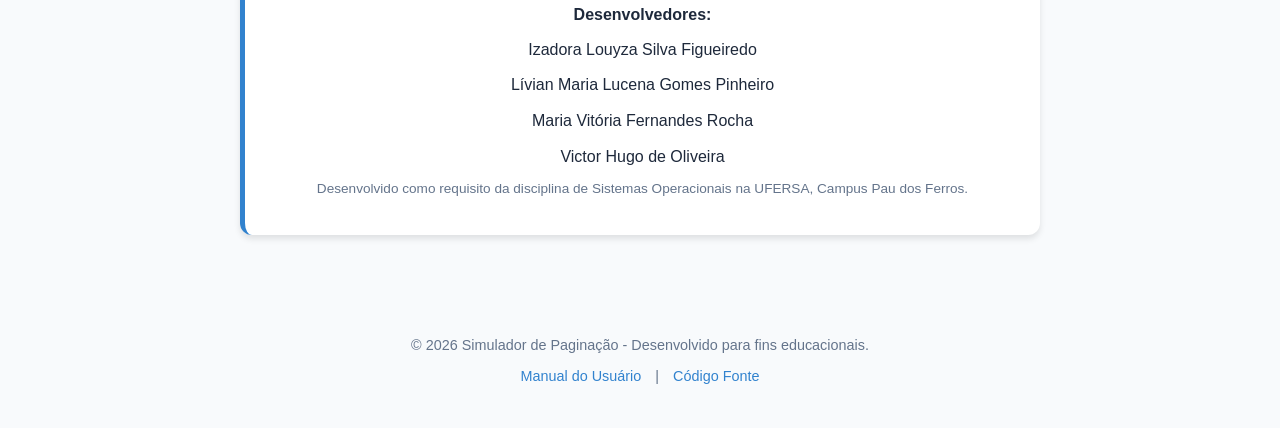
==== commit a3aa7309: "Melhora interface e corrige responsividade" ====
--- a/src/ajuda.html
+++ b/src/ajuda.html
@@ -12,6 +12,35 @@
         display: flex;
         flex-direction: column;
         gap: 20px;
+      }
+      
+      /* Ajuste cirúrgico para consertar o topo e o fundo no celular */
+      @media (max-width: 768px) {
+        header {
+          flex-direction: column !important;
+          gap: 15px !important;
+          padding: 15px !important;
+          text-align: center !important;
+        }
+
+        header h1 {
+          white-space: normal !important; /* Permite que o título quebre linha e não estoure a tela */
+          font-size: 1.2rem !important;  /* Diminui o texto para caber em telas pequenas */
+          border-left: none !important;
+          border-bottom: 3px solid var(--btn-bg) !important;
+          padding-left: 0 !important;
+          padding-bottom: 8px !important;
+        }
+
+        .manual-layout {
+          padding: 0 15px !important;
+          margin-top: 10px !important;
+        }
+
+        .manual-title {
+          font-size: 1.6rem !important;
+          width: 100% !important;
+        }
       }
     </style>
   </head>
@@ -35,7 +64,7 @@
 
     <main class="manual-layout">
       <h2 class="manual-title" style="text-align: center">Manual do Usuário</h2>
-
+    
       <div class="card">
         <h2>1. O que é este simulador?</h2>
         <p>Este simulador foi desenvolvido como uma ferramenta didática e interativa para facilitar a compreensão do conceito de Gerenciamento de Memória, com foco na técnica de Paginação, um dos principais mecanismos utilizados pelos sistemas operacionais modernos.</p>
--- a/src/style.css
+++ b/src/style.css
@@ -43,7 +43,7 @@
 
   --logic-color: #4a7bb0;
   --physical-color: #417a5a;
-  --offset-color: #718096;
+  --offset-color: #2a4167;
 }
 
 * {
@@ -380,21 +380,9 @@
   margin-top: 20px;
   margin-bottom: 30px;
   padding-bottom: 10px;
-  border-bottom: 3px solid var(--btn-bg);
+  border-bottom: 5px solid var(--btn-bg); /* Esta é a linha longa */
   display: inline-block;
   width: 100%;
-}
-
-.manual-title::after {
-  content: "";
-  position: absolute;
-  bottom: 0;
-  left: 50%;
-  transform: translateX(-50%);
-  width: 80px;
-  height: 4px;
-  background-color: var(--btn-bg);
-  border-radius: 2px;
 }
 
 .card ul,
@@ -484,3 +472,75 @@
 .dashboard {
   flex: 1;
 }
+
+/* ==========================================================================
+   REGRAS ADICIONADAS PARA ADAPTAÇÃO EM CELULAR (MOBILE RESPONSIVENESS)
+   ========================================================================== */
+
+@media (max-width: 768px) {
+  body {
+    padding: 10px;
+  }
+
+  header {
+    flex-direction: column;
+    gap: 15px;
+    padding: 15px;
+    text-align: center;
+  }
+
+  header h1 {
+    white-space: normal; /* Permite que o título quebre linha no celular */
+    font-size: 1.3rem;
+    border-left: none;
+    border-bottom: 3px solid var(--btn-bg);
+    padding-left: 0;
+    padding-bottom: 8px;
+  }
+
+  .dashboard {
+    display: flex;
+    flex-direction: column;
+    gap: 15px;
+  }
+
+  .card {
+    padding: 15px;
+    margin-bottom: 0;
+  }
+
+  .translation-trigger {
+    flex-direction: column;
+    align-items: stretch;
+    gap: 10px;
+    max-width: 100%;
+  }
+
+  .btn-auto {
+    width: 100%;
+  }
+
+  /* Evita estouro de tabelas em telas muito pequenas */
+  .table-container {
+    overflow-x: auto;
+    width: 100%;
+    -webkit-overflow-scrolling: touch;
+  }
+
+  /* Ajuste para os blocos de bits (p e d) empilharem corretamente se necessário */
+  .bit-box-container {
+    flex-wrap: wrap;
+  }
+
+  .bit-chunk {
+    flex: 1 1 120px;
+  }
+  
+  .chunk-p {
+    border-radius: 6px 6px 0 0;
+  }
+  
+  .chunk-d {
+    border-radius: 0 0 6px 6px;
+  }
+}
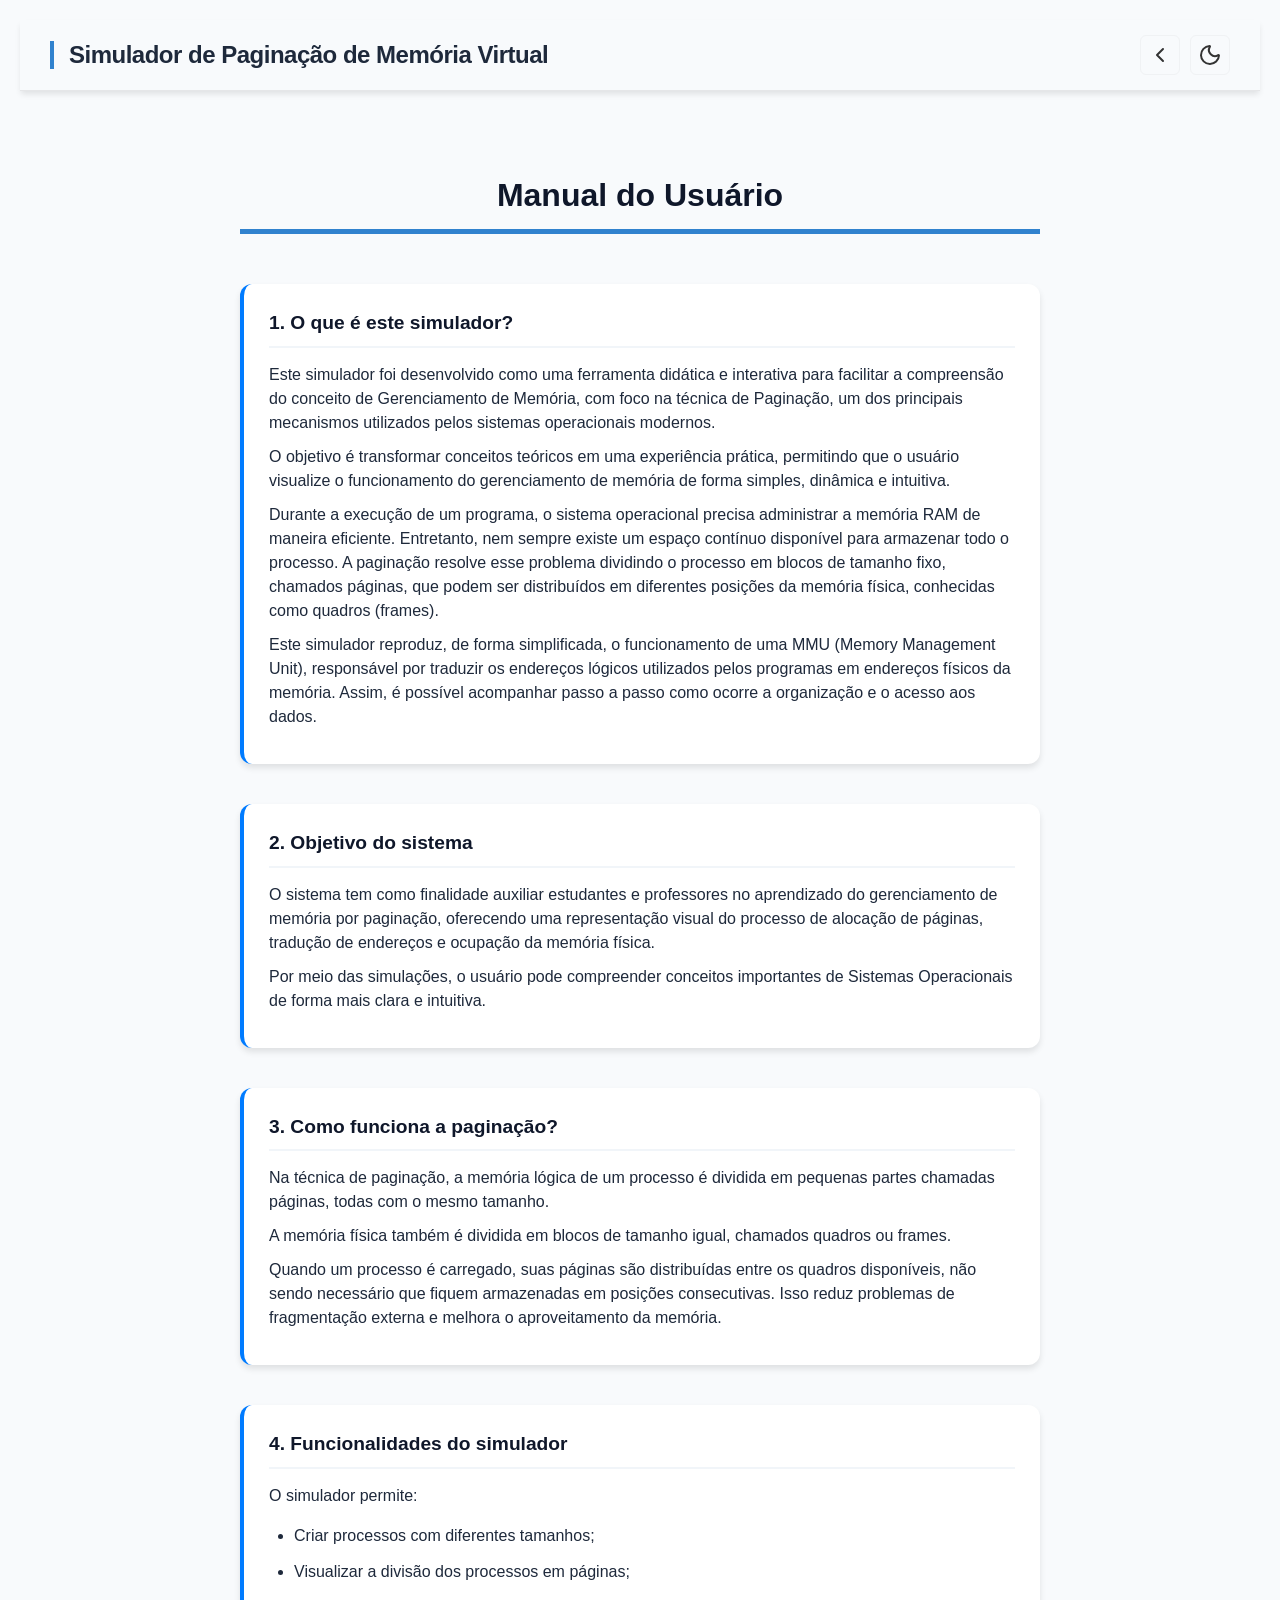
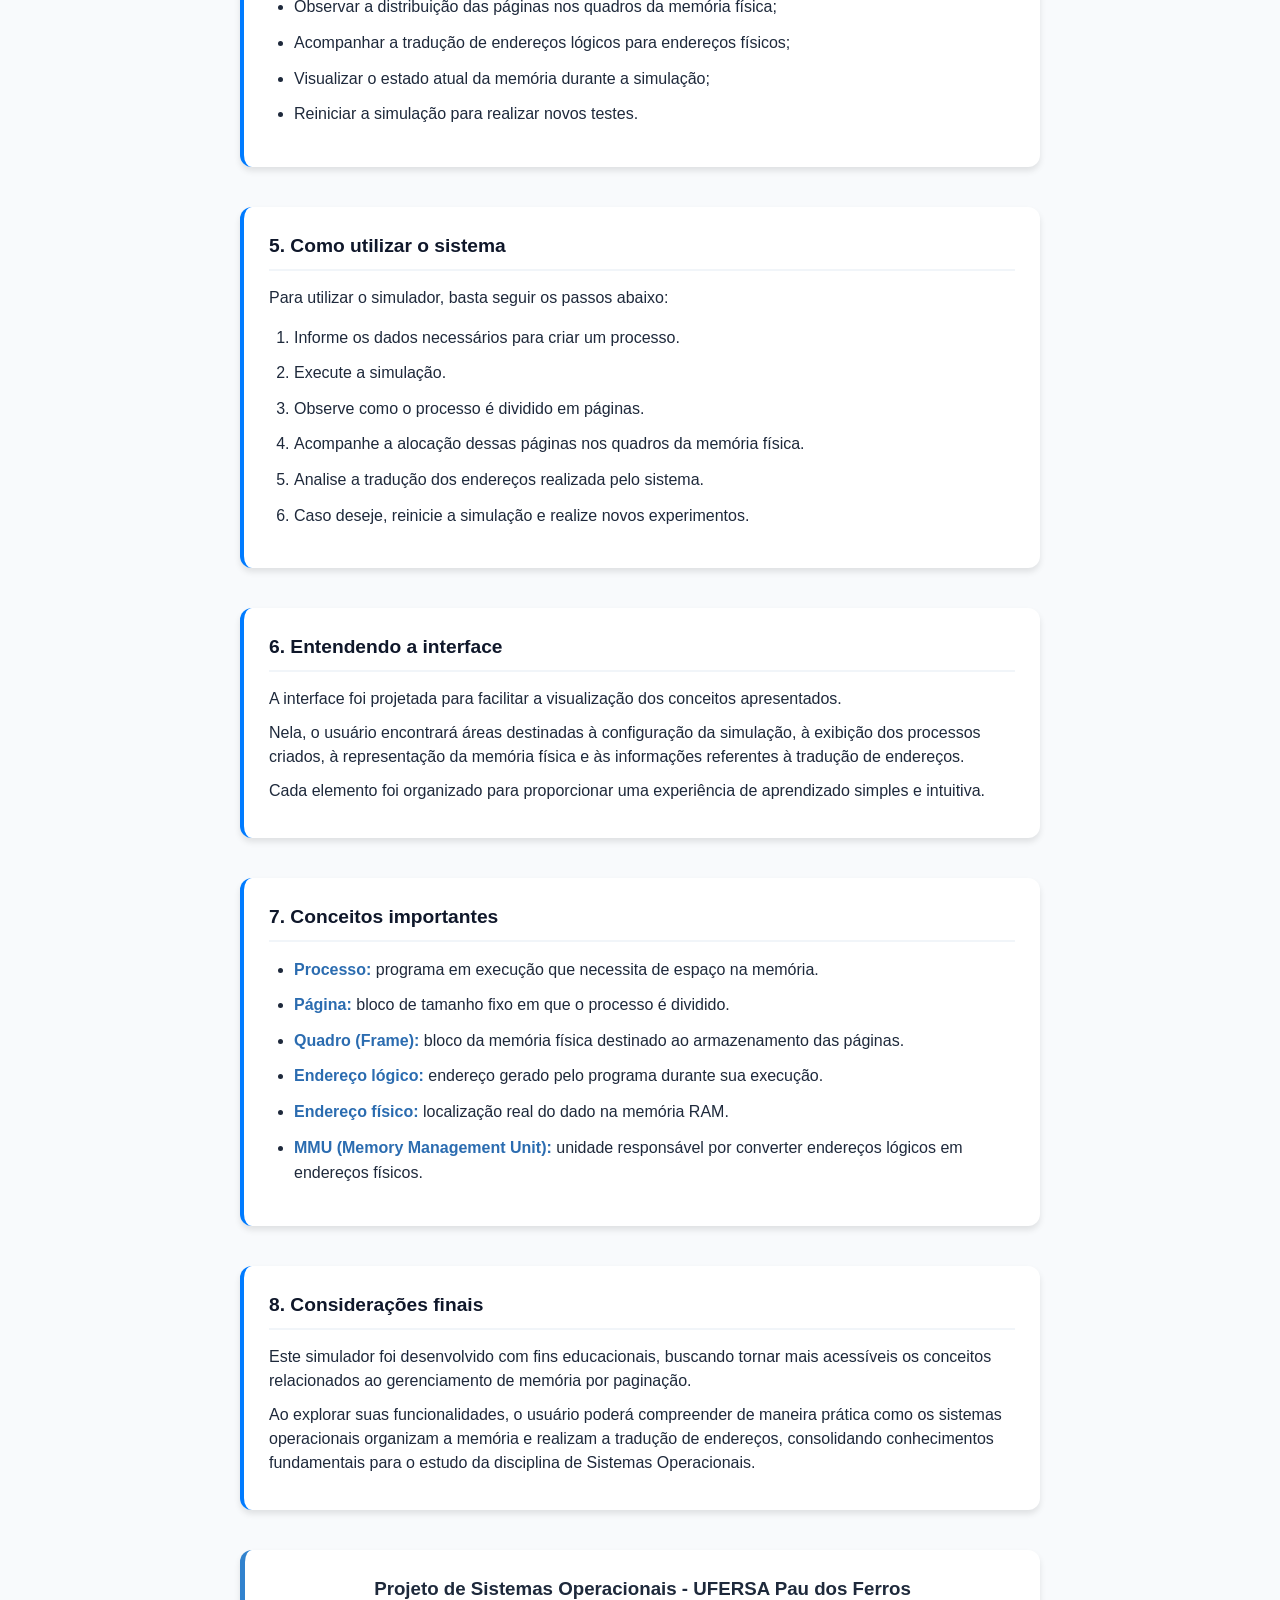
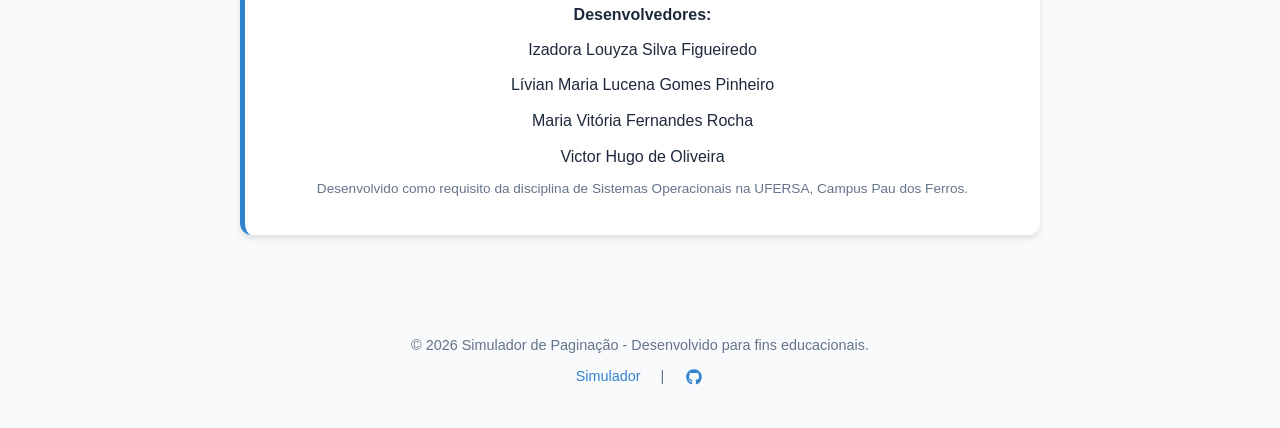
==== commit 030c547a: "Organiza o código e adiciona svg para o github" ====
--- a/src/ajuda.html
+++ b/src/ajuda.html
@@ -5,44 +5,6 @@
     <meta name="viewport" content="width=device-width, initial-scale=1.0" />
     <title>Manual do Usuário - Simulador de Paginação</title>
     <link rel="stylesheet" href="style.css" />
-    <style>
-      .manual-layout {
-        max-width: 800px;
-        margin: 20px auto;
-        display: flex;
-        flex-direction: column;
-        gap: 20px;
-      }
-      
-      /* Ajuste cirúrgico para consertar o topo e o fundo no celular */
-      @media (max-width: 768px) {
-        header {
-          flex-direction: column !important;
-          gap: 15px !important;
-          padding: 15px !important;
-          text-align: center !important;
-        }
-
-        header h1 {
-          white-space: normal !important; /* Permite que o título quebre linha e não estoure a tela */
-          font-size: 1.2rem !important;  /* Diminui o texto para caber em telas pequenas */
-          border-left: none !important;
-          border-bottom: 3px solid var(--btn-bg) !important;
-          padding-left: 0 !important;
-          padding-bottom: 8px !important;
-        }
-
-        .manual-layout {
-          padding: 0 15px !important;
-          margin-top: 10px !important;
-        }
-
-        .manual-title {
-          font-size: 1.6rem !important;
-          width: 100% !important;
-        }
-      }
-    </style>
   </head>
   <body>
     <header>
@@ -181,11 +143,16 @@
     </script>
 
     <footer>
-      <p>&copy; 2026 Simulador de Paginação - Desenvolvido para fins educacionais.</p>
+      <p>
+        &copy; 2026 Simulador de Paginação - Desenvolvido para fins
+        educacionais.
+      </p>
       <div class="footer-links">
-        <a href="ajuda.html">Manual do Usuário</a>
+        <a href="index.html">Simulador</a>
         <span>|</span>
-        <a target="_blank" href="https://github.com/izalouyza/SimuladorMemoria">Código Fonte</a>
+        <a target="_blank" href="https://github.com/izalouyza/SimuladorMemoria"
+          ><svg xmlns="http://www.w3.org/2000/svg" viewBox="0 0 640 640"><!--!Font Awesome Free v7.2.0 by @fontawesome - https://fontawesome.com License - https://fontawesome.com/license/free Copyright 2026 Fonticons, Inc.--><path d="M237.9 461.4C237.9 463.4 235.6 465 232.7 465C229.4 465.3 227.1 463.7 227.1 461.4C227.1 459.4 229.4 457.8 232.3 457.8C235.3 457.5 237.9 459.1 237.9 461.4zM206.8 456.9C206.1 458.9 208.1 461.2 211.1 461.8C213.7 462.8 216.7 461.8 217.3 459.8C217.9 457.8 216 455.5 213 454.6C210.4 453.9 207.5 454.9 206.8 456.9zM251 455.2C248.1 455.9 246.1 457.8 246.4 460.1C246.7 462.1 249.3 463.4 252.3 462.7C255.2 462 257.2 460.1 256.9 458.1C256.6 456.2 253.9 454.9 251 455.2zM316.8 72C178.1 72 72 177.3 72 316C72 426.9 141.8 521.8 241.5 555.2C254.3 557.5 258.8 549.6 258.8 543.1C258.8 536.9 258.5 502.7 258.5 481.7C258.5 481.7 188.5 496.7 173.8 451.9C173.8 451.9 162.4 422.8 146 415.3C146 415.3 123.1 399.6 147.6 399.9C147.6 399.9 172.5 401.9 186.2 425.7C208.1 464.3 244.8 453.2 259.1 446.6C261.4 430.6 267.9 419.5 275.1 412.9C219.2 406.7 162.8 398.6 162.8 302.4C162.8 274.9 170.4 261.1 186.4 243.5C183.8 237 175.3 210.2 189 175.6C209.9 169.1 258 202.6 258 202.6C278 197 299.5 194.1 320.8 194.1C342.1 194.1 363.6 197 383.6 202.6C383.6 202.6 431.7 169 452.6 175.6C466.3 210.3 457.8 237 455.2 243.5C471.2 261.2 481 275 481 302.4C481 398.9 422.1 406.6 366.2 412.9C375.4 420.8 383.2 435.8 383.2 459.3C383.2 493 382.9 534.7 382.9 542.9C382.9 549.4 387.5 557.3 400.2 555C500.2 521.8 568 426.9 568 316C568 177.3 455.5 72 316.8 72zM169.2 416.9C167.9 417.9 168.2 420.2 169.9 422.1C171.5 423.7 173.8 424.4 175.1 423.1C176.4 422.1 176.1 419.8 174.4 417.9C172.8 416.3 170.5 415.6 169.2 416.9zM158.4 408.8C157.7 410.1 158.7 411.7 160.7 412.7C162.3 413.7 164.3 413.4 165 412C165.7 410.7 164.7 409.1 162.7 408.1C160.7 407.5 159.1 407.8 158.4 408.8zM190.8 444.4C189.2 445.7 189.8 448.7 192.1 450.6C194.4 452.9 197.3 453.2 198.6 451.6C199.9 450.3 199.3 447.3 197.3 445.4C195.1 443.1 192.1 442.8 190.8 444.4zM179.4 429.7C177.8 430.7 177.8 433.3 179.4 435.6C181 437.9 183.7 438.9 185 437.9C186.6 436.6 186.6 434 185 431.7C183.6 429.4 181 428.4 179.4 429.7z"/></svg></a
+        >
       </div>
     </footer>
   </body>
--- a/src/style.css
+++ b/src/style.css
@@ -380,7 +380,7 @@
   margin-top: 20px;
   margin-bottom: 30px;
   padding-bottom: 10px;
-  border-bottom: 5px solid var(--btn-bg); /* Esta é a linha longa */
+  border-bottom: 5px solid var(--btn-bg);
   display: inline-block;
   width: 100%;
 }
@@ -473,9 +473,13 @@
   flex: 1;
 }
 
-/* ==========================================================================
-   REGRAS ADICIONADAS PARA ADAPTAÇÃO EM CELULAR (MOBILE RESPONSIVENESS)
-   ========================================================================== */
+.manual-layout {
+  max-width: 800px;
+  margin: 20px auto;
+  display: flex;
+  flex-direction: column;
+  gap: 20px;
+}
 
 @media (max-width: 768px) {
   body {
@@ -483,19 +487,19 @@
   }
 
   header {
-    flex-direction: column;
-    gap: 15px;
-    padding: 15px;
-    text-align: center;
+    flex-direction: column !important;
+    gap: 15px !important;
+    padding: 15px !important;
+    text-align: center !important;
   }
 
   header h1 {
-    white-space: normal; /* Permite que o título quebre linha no celular */
-    font-size: 1.3rem;
-    border-left: none;
-    border-bottom: 3px solid var(--btn-bg);
-    padding-left: 0;
-    padding-bottom: 8px;
+    white-space: normal !important; /* Permite que o título quebre linha no celular */
+    font-size: 1.2rem !important;
+    border-left: none !important;
+    border-bottom: 3px solid var(--btn-bg) !important;
+    padding-left: 0 !important;
+    padding-bottom: 8px !important;
   }
 
   .dashboard {
@@ -520,14 +524,12 @@
     width: 100%;
   }
 
-  /* Evita estouro de tabelas em telas muito pequenas */
   .table-container {
     overflow-x: auto;
     width: 100%;
     -webkit-overflow-scrolling: touch;
   }
 
-  /* Ajuste para os blocos de bits (p e d) empilharem corretamente se necessário */
   .bit-box-container {
     flex-wrap: wrap;
   }
@@ -543,4 +545,39 @@
   .chunk-d {
     border-radius: 0 0 6px 6px;
   }
+
+  .manual-layout {
+    padding: 0 15px !important;
+    margin-top: 10px !important;
+  }
+
+  .manual-title {
+    font-size: 1.6rem !important;
+    width: 100% !important;
+  }
+}
+
+.footer-links {
+  display: flex;
+  align-items: center;
+  justify-content: center;
+  gap: 10px;
+}
+
+.footer-links a {
+  display: inline-flex;
+  align-items: center;
+}
+
+.footer-links a svg {
+  width: 20px;
+  height: 20px;
+  fill: var(--btn-bg);
+  vertical-align: middle;
+  transition: transform 0.2s ease, fill 0.2s ease;
+}
+
+.footer-links a:hover svg {
+  fill: var(--btn-hover);
+  transform: scale(1.1);
 }
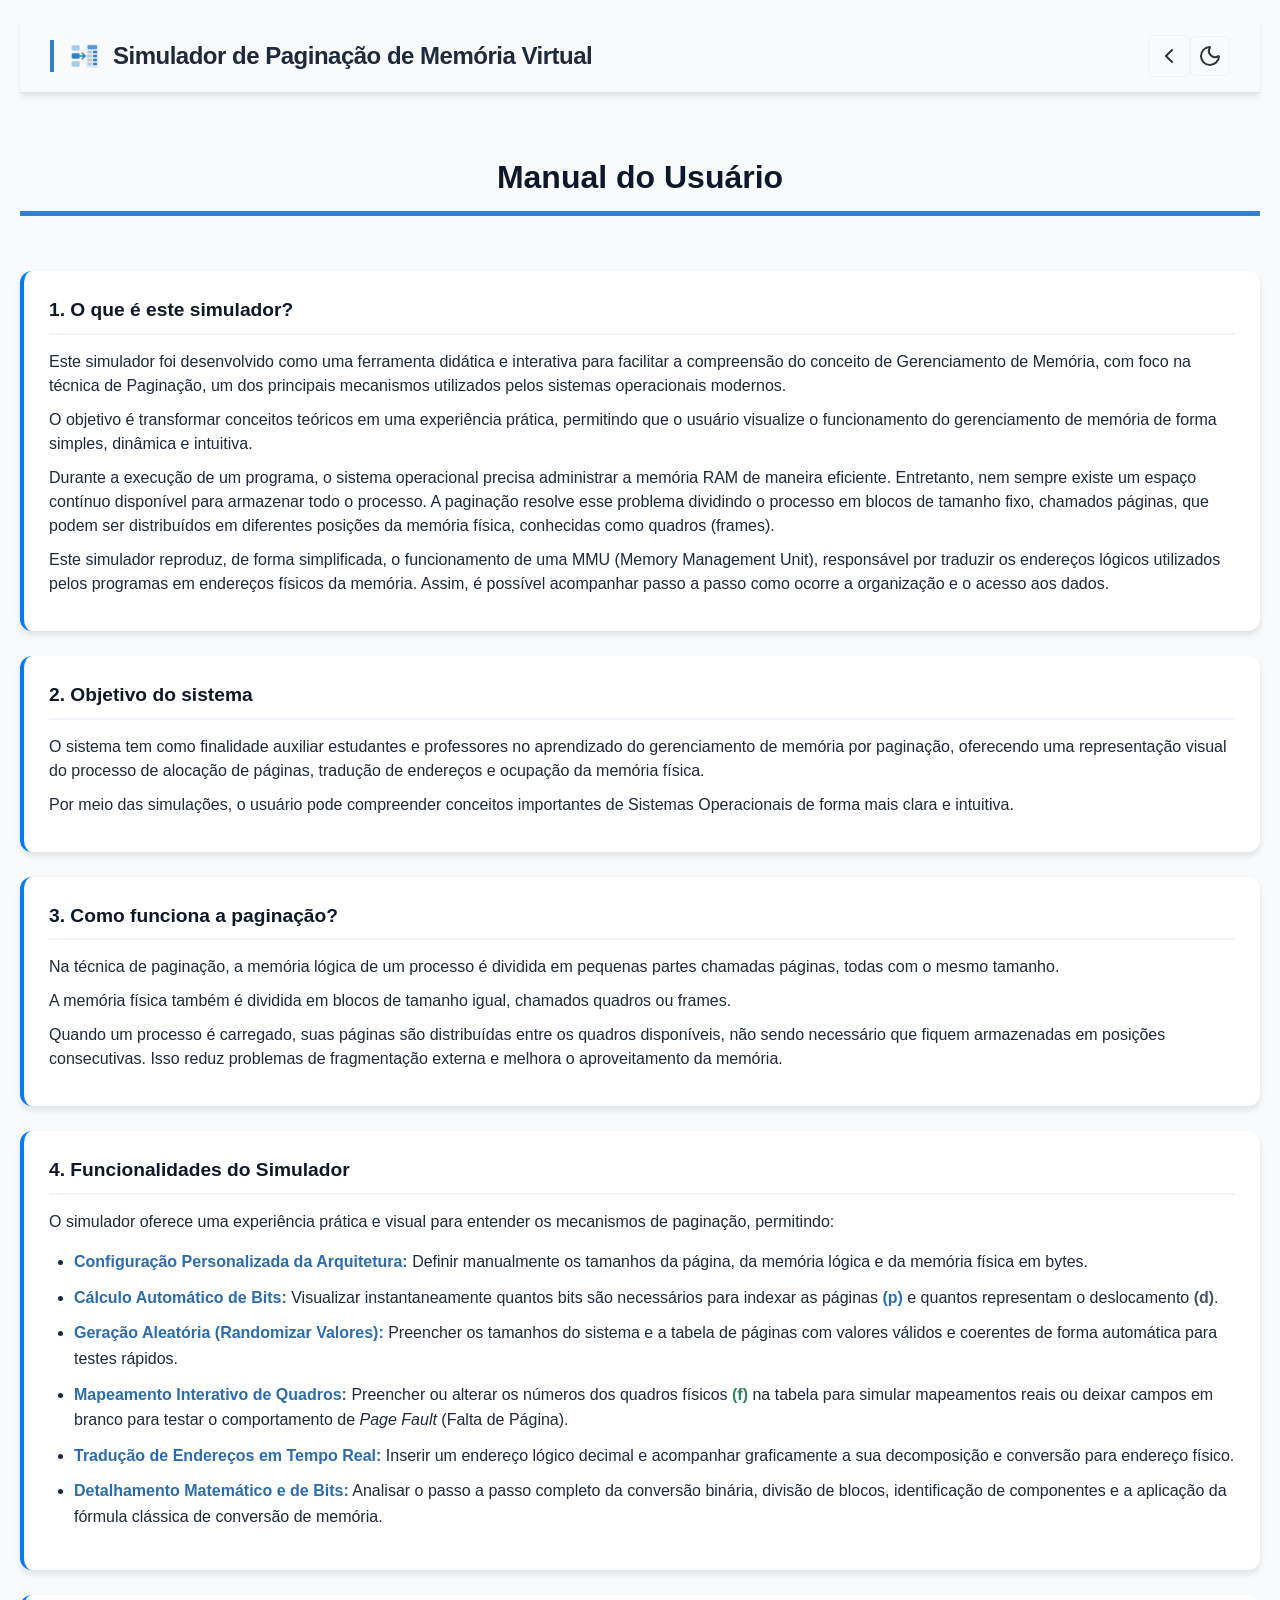
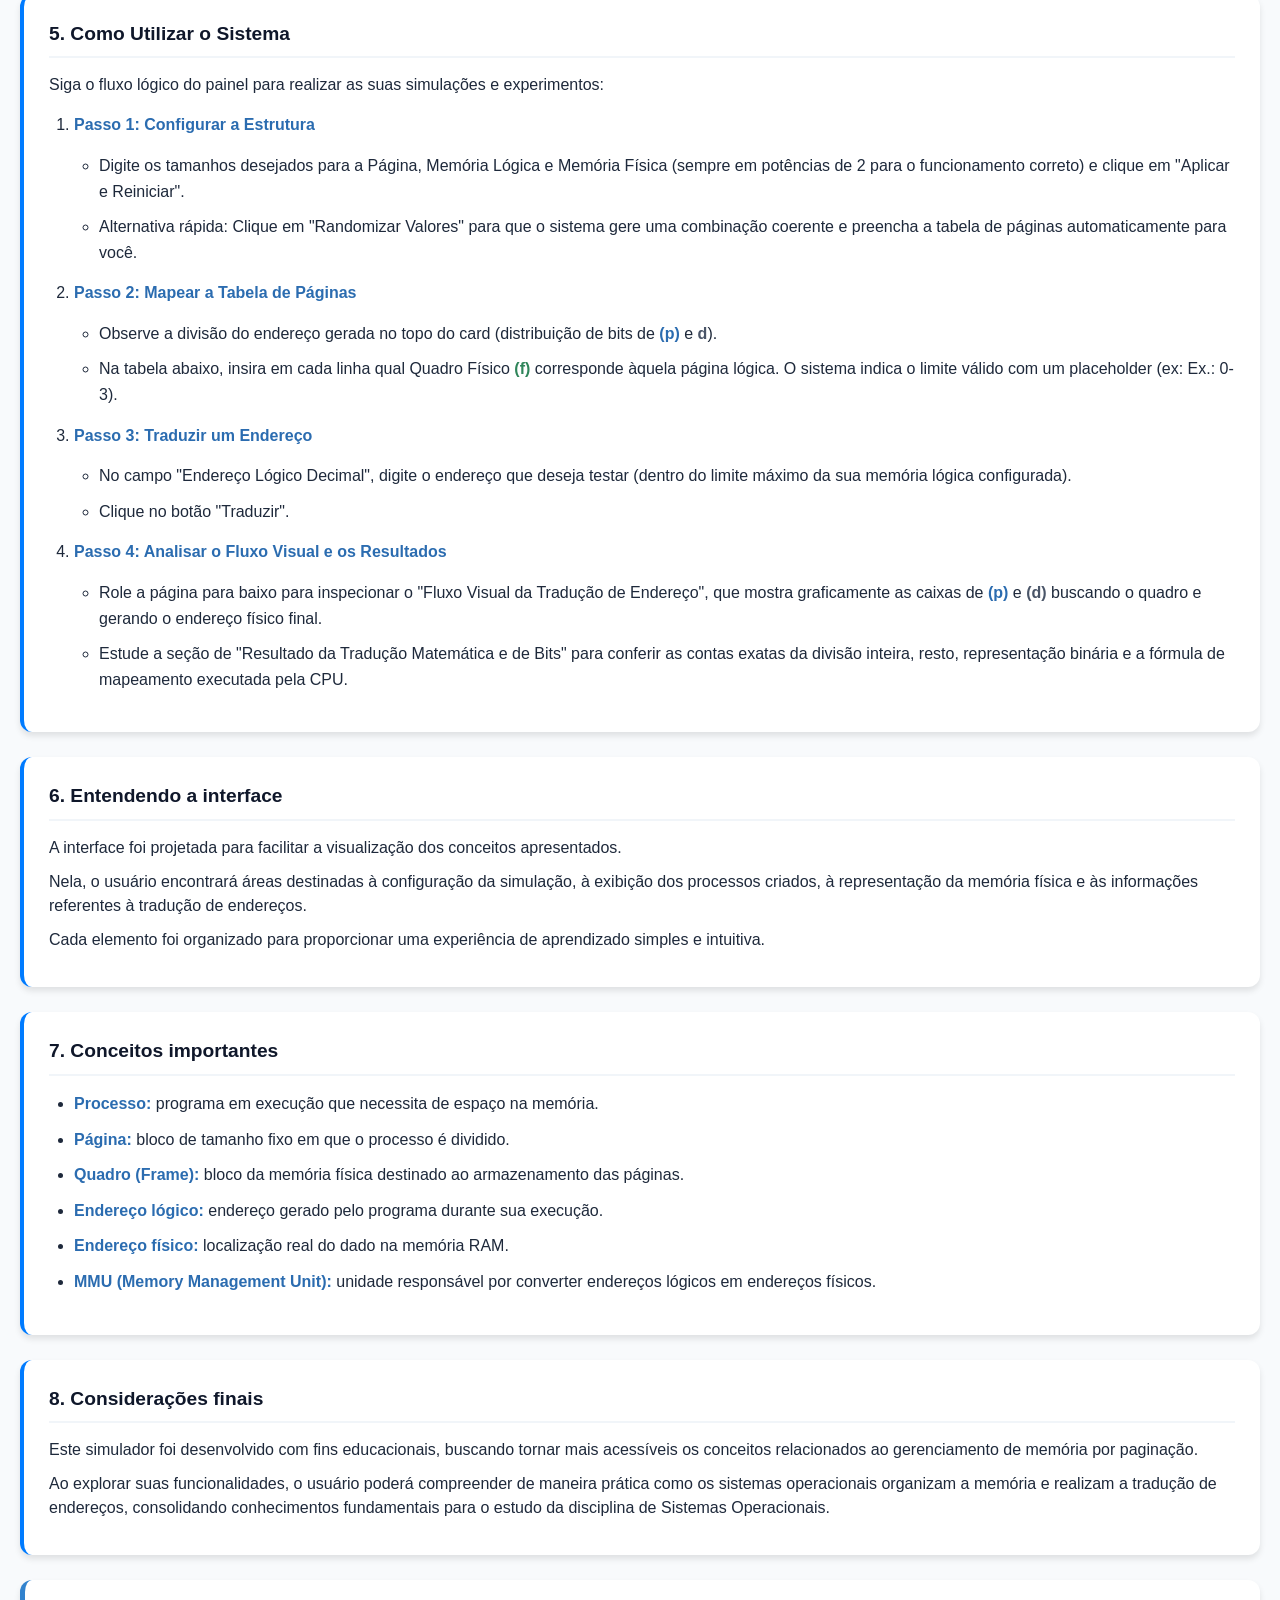
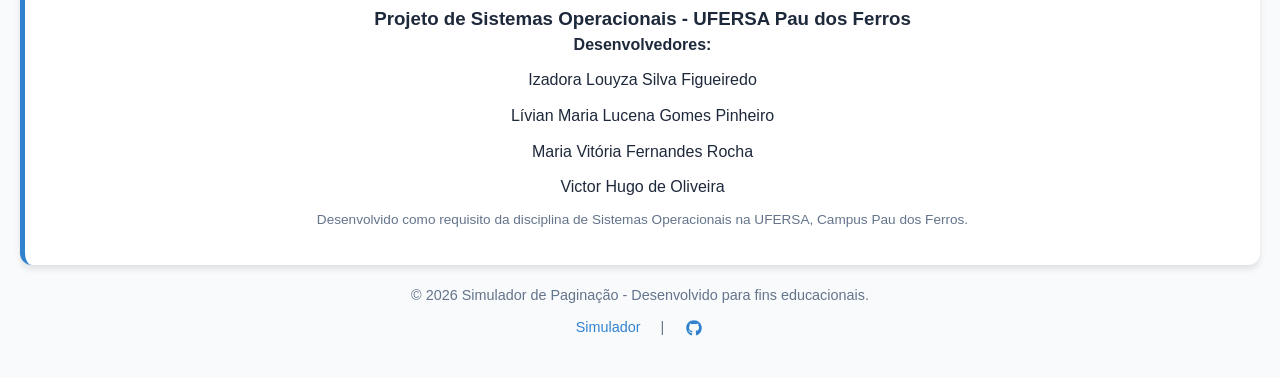
==== commit 1d7ddcd7: "Atualiza identidade visual, animações e manual do sistema" ====
--- a/src/ajuda.html
+++ b/src/ajuda.html
@@ -3,12 +3,51 @@
   <head>
     <meta charset="UTF-8" />
     <meta name="viewport" content="width=device-width, initial-scale=1.0" />
-    <title>Manual do Usuário - Simulador de Paginação</title>
+    <title>Manual do Usuário - Simulador de Paginação de Memória Virtual</title>
+    
     <link rel="stylesheet" href="style.css" />
+
+  <link rel="icon" type="image/svg+xml" href="data:image/svg+xml,%3Csvg xmlns='http://www.w3.org/2000/svg' viewBox='0 0 48 48' width='48' height='48'%3E%3Cstyle%3E:root%7B--icon-accent:%233182ce;--icon-muted:%23e2e8f0%7D@media(prefers-color-scheme:dark)%7B:root%7B--icon-accent:%2363b3ed;--icon-muted:%232d3748%7D%7D.accent%7Bfill:var(--icon-accent)%7D.muted%7Bfill:var(--icon-muted)%7D.arrow-stroke%7Bstroke:var(--icon-accent);stroke-width:2.5;stroke-linecap:round;stroke-linejoin:round;fill:none%7D%3C/style%3E%3Crect x='4' y='8' width='12' height='8' rx='2' class='accent' opacity='0.4'/%3E%3Crect x='4' y='32' width='12' height='8' rx='2' class='accent' opacity='0.4'/%3E%3Crect x='4' y='20' width='12' height='8' rx='2' class='accent'/%3E%3Cpath d='M16 24 h8' class='arrow-stroke'/%3E%3Cpath d='M20 20 l4 4 l-4 4' class='arrow-stroke'/%3E%3Crect x='26' y='6' width='18' height='36' rx='3' class='muted'/%3E%3Crect x='28' y='8' width='14' height='6' rx='1.5' class='accent' opacity='0.8'/%3E%3Crect x='28' y='16' width='6' height='4' rx='1' class='accent' opacity='0.3'/%3E%3Crect x='36' y='16' width='6' height='4' rx='1' class='accent'/%3E%3Crect x='28' y='22' width='6' height='4' rx='1' class='accent' opacity='0.3'/%3E%3Crect x='36' y='22' width='6' height='4' rx='1' class='accent'/%3E%3Crect x='28' y='28' width='6' height='4' rx='1' class='accent' opacity='0.3'/%3E%3Crect x='36' y='28' width='6' height='4' rx='1' class='accent'/%3E%3Crect x='28' y='34' width='6' height='4' rx='1' class='accent' opacity='0.3'/%3E%3Crect x='36' y='34' width='6' height='4' rx='1' class='accent'/%3E%3C/svg%3E" />
   </head>
   <body>
     <header>
-      <h1>Simulador de Paginação de Memória Virtual</h1>
+     <h1>
+  <svg xmlns="http://www.w3.org/2000/svg" viewBox="0 0 48 48" class="header-icon">
+    <defs>
+      <style>
+        :root {
+          --icon-accent: #3182ce;
+          --icon-muted: #e2e8f0;
+        }
+        @media (prefers-color-scheme: dark) {
+          :root {
+            --icon-accent: #63b3ed;
+            --icon-muted: #2d3748;
+          }
+        }
+        .accent { fill: var(--icon-accent); }
+        .muted { fill: var(--icon-muted); }
+        .arrow-stroke { stroke: var(--icon-accent); stroke-width: 2.5; stroke-linecap: round; stroke-linejoin: round; fill: none; }
+      </style>
+    </defs>
+    <rect x="4" y="8" width="12" height="8" rx="2" class="accent" opacity="0.4" />
+    <rect x="4" y="32" width="12" height="8" rx="2" class="accent" opacity="0.4" />
+    <rect x="4" y="20" width="12" height="8" rx="2" class="accent" />
+    <path d="M16 24 h8" class="arrow-stroke" />
+    <path d="M20 20 l4 4 l-4 4" class="arrow-stroke" />
+    <rect x="26" y="6" width="18" height="36" rx="3" class="muted" />
+    <rect x="28" y="8" width="14" height="6" rx="1.5" class="accent" opacity="0.8" />
+    <rect x="28" y="16" width="6" height="4" rx="1" class="accent" opacity="0.3" /> 
+    <rect x="36" y="16" width="6" height="4" rx="1" class="accent" />
+    <rect x="28" y="22" width="6" height="4" rx="1" class="accent" opacity="0.3" /> 
+    <rect x="36" y="22" width="6" height="4" rx="1" class="accent" />
+    <rect x="28" y="28" width="6" height="4" rx="1" class="accent" opacity="0.3" /> 
+    <rect x="36" y="28" width="6" height="4" rx="1" class="accent" />
+    <rect x="28" y="34" width="6" height="4" rx="1" class="accent" opacity="0.3" /> 
+    <rect x="36" y="34" width="6" height="4" rx="1" class="accent" />
+  </svg>
+  Simulador de Paginação de Memória Virtual
+</h1>
       <div class="theme-toggle-container">
         <a href="index.html" class="btn-theme" title="Voltar ao Simulador">
           <svg xmlns="http://www.w3.org/2000/svg" width="24" height="24" viewBox="0 0 24 24" fill="none" stroke="currentColor" stroke-width="2" stroke-linecap="round" stroke-linejoin="round">
@@ -49,28 +88,46 @@
       </div>
 
       <div class="card">
-        <h2>4. Funcionalidades do simulador</h2>
-        <p>O simulador permite:</p>
+        <h2>4. Funcionalidades do Simulador</h2>
+        <p>O simulador oferece uma experiência prática e visual para entender os mecanismos de paginação, permitindo:</p>
         <ul>
-          <li>Criar processos com diferentes tamanhos;</li>
-          <li>Visualizar a divisão dos processos em páginas;</li>
-          <li>Observar a distribuição das páginas nos quadros da memória física;</li>
-          <li>Acompanhar a tradução de endereços lógicos para endereços físicos;</li>
-          <li>Visualizar o estado atual da memória durante a simulação;</li>
-          <li>Reiniciar a simulação para realizar novos testes.</li>
+          <li><strong>Configuração Personalizada da Arquitetura:</strong> Definir manualmente os tamanhos da página, da memória lógica e da memória física em bytes.</li>
+          <li><strong>Cálculo Automático de Bits:</strong> Visualizar instantaneamente quantos bits são necessários para indexar as páginas <span class="highlight-p">(p)</span> e quantos representam o deslocamento <span class="highlight-d">(d)</span>.</li>
+          <li><strong>Geração Aleatória (Randomizar Valores):</strong> Preencher os tamanhos do sistema e a tabela de páginas com valores válidos e coerentes de forma automática para testes rápidos.</li>
+          <li><strong>Mapeamento Interativo de Quadros:</strong> Preencher ou alterar os números dos quadros físicos <span class="highlight-f">(f)</span> na tabela para simular mapeamentos reais ou deixar campos em branco para testar o comportamento de <em>Page Fault</em> (Falta de Página).</li>
+          <li><strong>Tradução de Endereços em Tempo Real:</strong> Inserir um endereço lógico decimal e acompanhar graficamente a sua decomposição e conversão para endereço físico.</li>
+          <li><strong>Detalhamento Matemático e de Bits:</strong> Analisar o passo a passo completo da conversão binária, divisão de blocos, identificação de componentes e a aplicação da fórmula clássica de conversão de memória.</li>
         </ul>
       </div>
 
       <div class="card">
-        <h2>5. Como utilizar o sistema</h2>
-        <p>Para utilizar o simulador, basta seguir os passos abaixo:</p>
+        <h2>5. Como Utilizar o Sistema</h2>
+        <p>Siga o fluxo lógico do painel para realizar as suas simulações e experimentos:</p>
         <ol>
-          <li>Informe os dados necessários para criar um processo.</li>
-          <li>Execute a simulação.</li>
-          <li>Observe como o processo é dividido em páginas.</li>
-          <li>Acompanhe a alocação dessas páginas nos quadros da memória física.</li>
-          <li>Analise a tradução dos endereços realizada pelo sistema.</li>
-          <li>Caso deseje, reinicie a simulação e realize novos experimentos.</li>
+          <li><strong>Passo 1: Configurar a Estrutura</strong>
+            <ul>
+              <li>Digite os tamanhos desejados para a Página, Memória Lógica e Memória Física (sempre em potências de 2 para o funcionamento correto) e clique em "Aplicar e Reiniciar".</li>
+              <li>Alternativa rápida: Clique em "Randomizar Valores" para que o sistema gere uma combinação coerente e preencha a tabela de páginas automaticamente para você.</li>
+            </ul>
+          </li>
+          <li><strong>Passo 2: Mapear a Tabela de Páginas</strong>
+            <ul>
+              <li>Observe a divisão do endereço gerada no topo do card (distribuição de bits de <span class="highlight-p">(p)</span> e <span class="highlight-d">d</span>).</li>
+              <li>Na tabela abaixo, insira em cada linha qual Quadro Físico <span class="highlight-f">(f)</span> corresponde àquela página lógica. O sistema indica o limite válido com um placeholder (ex: <code>Ex.: 0-3</code>).</li>
+            </ul>
+          </li>
+          <li><strong>Passo 3: Traduzir um Endereço</strong>
+            <ul>
+              <li>No campo "Endereço Lógico Decimal", digite o endereço que deseja testar (dentro do limite máximo da sua memória lógica configurada).</li>
+              <li>Clique no botão "Traduzir".</li>
+            </ul>
+          </li>
+          <li><strong>Passo 4: Analisar o Fluxo Visual e os Resultados</strong>
+            <ul>
+              <li>Role a página para baixo para inspecionar o "Fluxo Visual da Tradução de Endereço", que mostra graficamente as caixas de <span class="highlight-p">(p)</span> e <span class="highlight-d">(d)</span> buscando o quadro e gerando o endereço físico final.</li>
+              <li>Estude a seção de "Resultado da Tradução Matemática e de Bits" para conferir as contas exatas da divisão inteira, resto, representação binária e a fórmula de mapeamento executada pela CPU.</li>
+            </ul>
+          </li>
         </ol>
       </div>
 
--- a/src/style.css
+++ b/src/style.css
@@ -62,6 +62,9 @@
   color: var(--text-main);
   padding: 20px;
   line-height: 1.5;
+  display: flex;
+  flex-direction: column;
+  min-height: 100vh;
 }
 
 header {
@@ -83,10 +86,22 @@
   font-size: 1.5rem;
   color: var(--text-main);
   white-space: nowrap;
-
   border-left: 4px solid var(--btn-bg);
   padding-left: 15px;
-}
+  
+  /* ---- ADICIONADO PARA ALINHAMENTO DO ÍCONE NO H1 ---- */
+  display: inline-flex !important;
+  align-items: center !important;
+  gap: 12px !important;
+}
+
+/* ---- ADICIONADO PARA CONTROLAR O TAMANHO DO ÍCONE DO H1 ---- */
+.header-icon {
+  width: 32px !important;
+  height: 32px !important;
+  flex-shrink: 0;
+}
+
 body:not(.dark-mode) header {
   background-color: #f8fafc;
   border-bottom: 1px solid rgba(0, 0, 0, 0.08);
@@ -142,31 +157,26 @@
   border-color: var(--text-muted) !important;
 }
 
+/* Layout Estrutural Padrão (Mobile First) */
 .dashboard {
-  display: grid;
-  grid-template-columns: 1fr;
-  gap: 20px;
+  display: flex;
+  flex-direction: column;
+  gap: 25px;
   max-width: 1300px;
   margin: 0 auto;
-}
-
-@media (min-width: 900px) {
-  .dashboard {
-    grid-template-columns: 350px 1fr;
-  }
-  .full-width {
-    grid-column: span 2;
-  }
+  width: 100%;
+  flex: 1;
 }
 
 .card {
   background: var(--card-bg);
   padding: 25px;
   border-radius: 12px;
-  margin-bottom: 20px;
   box-shadow: 0 4px 6px rgba(0, 0, 0, 0.1);
   border-left: 4px solid var(--accent-color);
-}
+  width: 100%;
+}
+
 .card:hover {
   box-shadow: 0 8px 15px rgba(0, 0, 0, 0.1);
 }
@@ -274,8 +284,12 @@
   opacity: 0.9;
 }
 
+/* Controla a rolagem e mantém a consistência */
 .table-container {
   margin-top: 20px;
+  max-height: 280px; 
+  overflow-y: auto;   
+  padding-right: 4px;
 }
 
 table {
@@ -285,8 +299,7 @@
   font-size: 0.9rem;
 }
 
-th,
-td {
+th, td {
   border: var(--border-style);
   padding: 8px 12px;
   text-align: center;
@@ -296,6 +309,9 @@
   background-color: var(--th-bg);
   color: var(--th-text);
   font-weight: 600;
+  position: sticky; 
+  top: 0;
+  z-index: 10;
 }
 
 .input-frame {
@@ -385,8 +401,7 @@
   width: 100%;
 }
 
-.card ul,
-.card ol {
+.card ul, .card ol {
   margin: 15px 0;
   padding-left: 25px;
 }
@@ -405,13 +420,6 @@
   margin-bottom: 10px;
 }
 
-.theme-toggle-container {
-  display: flex;
-  gap: 10px;
-  align-items: center;
-}
-
-.theme-toggle-container a.btn-theme,
 .theme-toggle-container button.btn-theme {
   width: 40px !important;
   height: 40px !important;
@@ -427,13 +435,6 @@
   transition: all 0.2s;
 }
 
-.theme-toggle-container a.btn-theme:hover,
-.theme-toggle-container button.btn-theme:hover {
-  background-color: #e2e8f0;
-  border-color: #94a3b8;
-}
-
-body.dark-mode .theme-toggle-container a.btn-theme,
 body.dark-mode .theme-toggle-container button.btn-theme {
   background-color: transparent;
   border: 1px solid #1e293b;
@@ -441,130 +442,27 @@
 }
 
 footer {
-  margin-top: 40px;
+  margin-top: auto; 
   padding: 20px;
   text-align: center;
   border-top: 1px solid var(--border-color);
   color: var(--text-muted);
   font-size: 0.9rem;
+  width: 100%;
 }
 
 .footer-links {
   margin-top: 10px;
+  display: flex;
+  align-items: center;
+  justify-content: center;
+  gap: 10px;
 }
 
 .footer-links a {
   color: var(--btn-bg);
   text-decoration: none;
   margin: 0 10px;
-}
-
-.footer-links a:hover {
-  text-decoration: underline;
-}
-
-body {
-  display: flex;
-  flex-direction: column;
-  min-height: 100vh;
-}
-
-.dashboard {
-  flex: 1;
-}
-
-.manual-layout {
-  max-width: 800px;
-  margin: 20px auto;
-  display: flex;
-  flex-direction: column;
-  gap: 20px;
-}
-
-@media (max-width: 768px) {
-  body {
-    padding: 10px;
-  }
-
-  header {
-    flex-direction: column !important;
-    gap: 15px !important;
-    padding: 15px !important;
-    text-align: center !important;
-  }
-
-  header h1 {
-    white-space: normal !important; /* Permite que o título quebre linha no celular */
-    font-size: 1.2rem !important;
-    border-left: none !important;
-    border-bottom: 3px solid var(--btn-bg) !important;
-    padding-left: 0 !important;
-    padding-bottom: 8px !important;
-  }
-
-  .dashboard {
-    display: flex;
-    flex-direction: column;
-    gap: 15px;
-  }
-
-  .card {
-    padding: 15px;
-    margin-bottom: 0;
-  }
-
-  .translation-trigger {
-    flex-direction: column;
-    align-items: stretch;
-    gap: 10px;
-    max-width: 100%;
-  }
-
-  .btn-auto {
-    width: 100%;
-  }
-
-  .table-container {
-    overflow-x: auto;
-    width: 100%;
-    -webkit-overflow-scrolling: touch;
-  }
-
-  .bit-box-container {
-    flex-wrap: wrap;
-  }
-
-  .bit-chunk {
-    flex: 1 1 120px;
-  }
-  
-  .chunk-p {
-    border-radius: 6px 6px 0 0;
-  }
-  
-  .chunk-d {
-    border-radius: 0 0 6px 6px;
-  }
-
-  .manual-layout {
-    padding: 0 15px !important;
-    margin-top: 10px !important;
-  }
-
-  .manual-title {
-    font-size: 1.6rem !important;
-    width: 100% !important;
-  }
-}
-
-.footer-links {
-  display: flex;
-  align-items: center;
-  justify-content: center;
-  gap: 10px;
-}
-
-.footer-links a {
   display: inline-flex;
   align-items: center;
 }
@@ -580,4 +478,229 @@
 .footer-links a:hover svg {
   fill: var(--btn-hover);
   transform: scale(1.1);
+}
+
+.manual-layout {
+  max-width: 1300px; 
+  margin: 0 auto;
+  display: flex;
+  flex-direction: column;
+  gap: 25px;
+  width: 100%;
+  flex: 1;
+}
+
+/* Customização de Scrollbar */
+.table-container::-webkit-scrollbar {
+  width: 8px;              
+  height: 8px;              
+}
+.table-container::-webkit-scrollbar-track {
+  background: var(--card-bg); 
+  border-radius: 10px;
+}
+.table-container::-webkit-scrollbar-thumb {
+  background-color: var(--input-border); 
+  border-radius: 10px;                  
+  border: 2px solid var(--card-bg);    
+}
+.table-container {
+  scrollbar-width: thin;
+  scrollbar-color: var(--input-border) var(--card-bg);
+}
+
+/* ==========================================================================
+   COMPUTADOR (ALINHAMENTO EM GRID EQUILIBRADO >= 900px)
+   ========================================================================== */
+@media (min-width: 900px) {
+  .dashboard {
+    display: grid !important;
+    grid-template-columns: 350px 1fr !important;
+    grid-auto-rows: minmax(min-content, max-content) !important; /* Faz a linha se moldar dinamicamente ao conteúdo */
+    gap: 25px !important;
+    align-items: stretch !important; /* Força os dois cards a terem EXATAMENTE a mesma altura no cenário base */
+  }
+
+  .dashboard > .card:nth-child(1) {
+    grid-column: 1 !important;
+    grid-row: 1 !important;
+    display: flex;
+    flex-direction: column;
+    justify-content: flex-start;
+    height: 100% !important; /* Mantém os tamanhos perfeitamente idênticos */
+    max-height: 400px !important; /* Limita uma altura máxima confortável para que ele pare de crescer e não deforme quando o Card 2 expandir com muitas linhas */
+  }
+
+  .dashboard > .card:nth-child(2) {
+    grid-column: 2 !important;
+    grid-row: 1 !important;
+    width: 100% !important;
+    height: 100% !important;
+  }
+
+  .dashboard > .card:nth-child(3) {
+    grid-column: 1 / span 2 !important;
+    grid-row: 2 !important;
+    width: 100% !important;
+  }
+}
+
+@media (max-width: 768px) {
+  body {
+    padding: 10px;
+    display: flex; 
+    overflow-x: hidden;
+  }
+
+  header {
+    flex-direction: column !important;
+    gap: 15px !important;
+    padding: 15px !important;
+    text-align: center !important;
+  }
+
+  header h1 {
+    white-space: normal !important;
+    font-size: 1.2rem !important;
+    border-left: none !important;
+    border-bottom: 3px solid var(--btn-bg) !important;
+    padding-left: 0 !important;
+    padding-bottom: 8px !important;
+    
+    display: flex !important;
+    flex-direction: row !important;
+    justify-content: center !important;
+    align-items: center !important;
+    gap: 12px !important;
+  }
+
+  .dashboard, .manual-layout {
+    display: flex !important;
+    flex-direction: column !important;
+    gap: 15px !important;
+    padding: 0 5px !important;
+  }
+
+  .card {
+    padding: 15px !important;
+    min-height: auto !important;
+  }
+
+  .translation-trigger {
+    flex-direction: column;
+    align-items: stretch;
+    gap: 10px;
+    max-width: 100%;
+  }
+
+  .table-container {
+    overflow-x: auto;
+    width: 100%;
+    -webkit-overflow-scrolling: touch;
+    max-height: none; 
+  }
+
+  .bit-box-container {
+    flex-wrap: wrap;
+  }
+  .bit-chunk {
+    flex: 1 1 120px;
+  }
+  .chunk-p { border-radius: 6px 6px 0 0; }
+  .chunk-d { border-radius: 0 0 6px 6px; }
+
+  .manual-title {
+    font-size: 1.6rem !important;
+  }
+}
+
+@keyframes pulse-highlight {
+  0% { background-color: rgba(0, 123, 255, 0.4); transform: scale(1.02); }
+  50% { background-color: rgba(0, 123, 255, 0.2); }
+  100% { background-color: transparent; transform: scale(1); }
+}
+
+.row-flash {
+  animation: pulse-highlight 1.8s ease-in-out;
+  border: 2px solid var(--accent-color) !important;
+}
+
+@keyframes slide-up {
+  from { opacity: 0; transform: translateY(15px); }
+  to { opacity: 1; transform: translateY(0); }
+}
+
+.visual-flow {
+  animation: slide-up 0.4s cubic-bezier(0.16, 1, 0.3, 1) forwards;
+}
+
+.fluxo-seta {
+  color: var(--accent-color);
+  font-size: 1.4rem;
+  user-select: none;
+  font-family: sans-serif;
+}
+.visual-flow {
+  display: flex;
+  flex-direction: column;
+  align-items: center;
+}
+
+.visual-flow > div,
+.visual-flow > span,
+.visual-flow > svg,
+.visual-flow > .bit-box-container {
+  opacity: 0;
+  transform: translateY(-10px);
+  animation: fade-in-drop 0.4s cubic-bezier(0.16, 1, 0.3, 1) forwards;
+}
+
+.visual-flow > div:nth-child(1) {
+  animation-delay: 0.1s;
+}
+
+.visual-flow > span:nth-child(2),
+.visual-flow > svg:nth-child(2) {
+  animation-delay: 0.3s;
+}
+
+.visual-flow > div:nth-child(3),
+.visual-flow > .bit-box-container:nth-child(3) {
+  animation-delay: 0.5s;
+}
+
+.visual-flow > div:nth-child(4) {
+  animation-delay: 0.8s;
+}
+
+.visual-flow > div:nth-child(5) {
+  animation-delay: 1.1s;
+}
+
+.visual-flow > span:nth-child(6),
+.visual-flow > svg:nth-child(6) {
+  animation-delay: 1.3s;
+}
+
+.visual-flow > div:nth-child(7) {
+  animation: 
+    fade-in-drop 0.5s cubic-bezier(0.16, 1, 0.3, 1) 1.5s forwards,
+    pulse-glow 2s infinite ease-in-out 2s;
+}
+
+
+@keyframes fade-in-drop {
+  to {
+    opacity: 1;
+    transform: translateY(0);
+  }
+}
+
+@keyframes pulse-glow {
+  0%, 100% {
+    box-shadow: 0 0 5px rgba(49, 130, 206, 0.2);
+  }
+  50% {
+    box-shadow: 0 0 15px rgba(49, 130, 206, 0.6);
+  }
 }
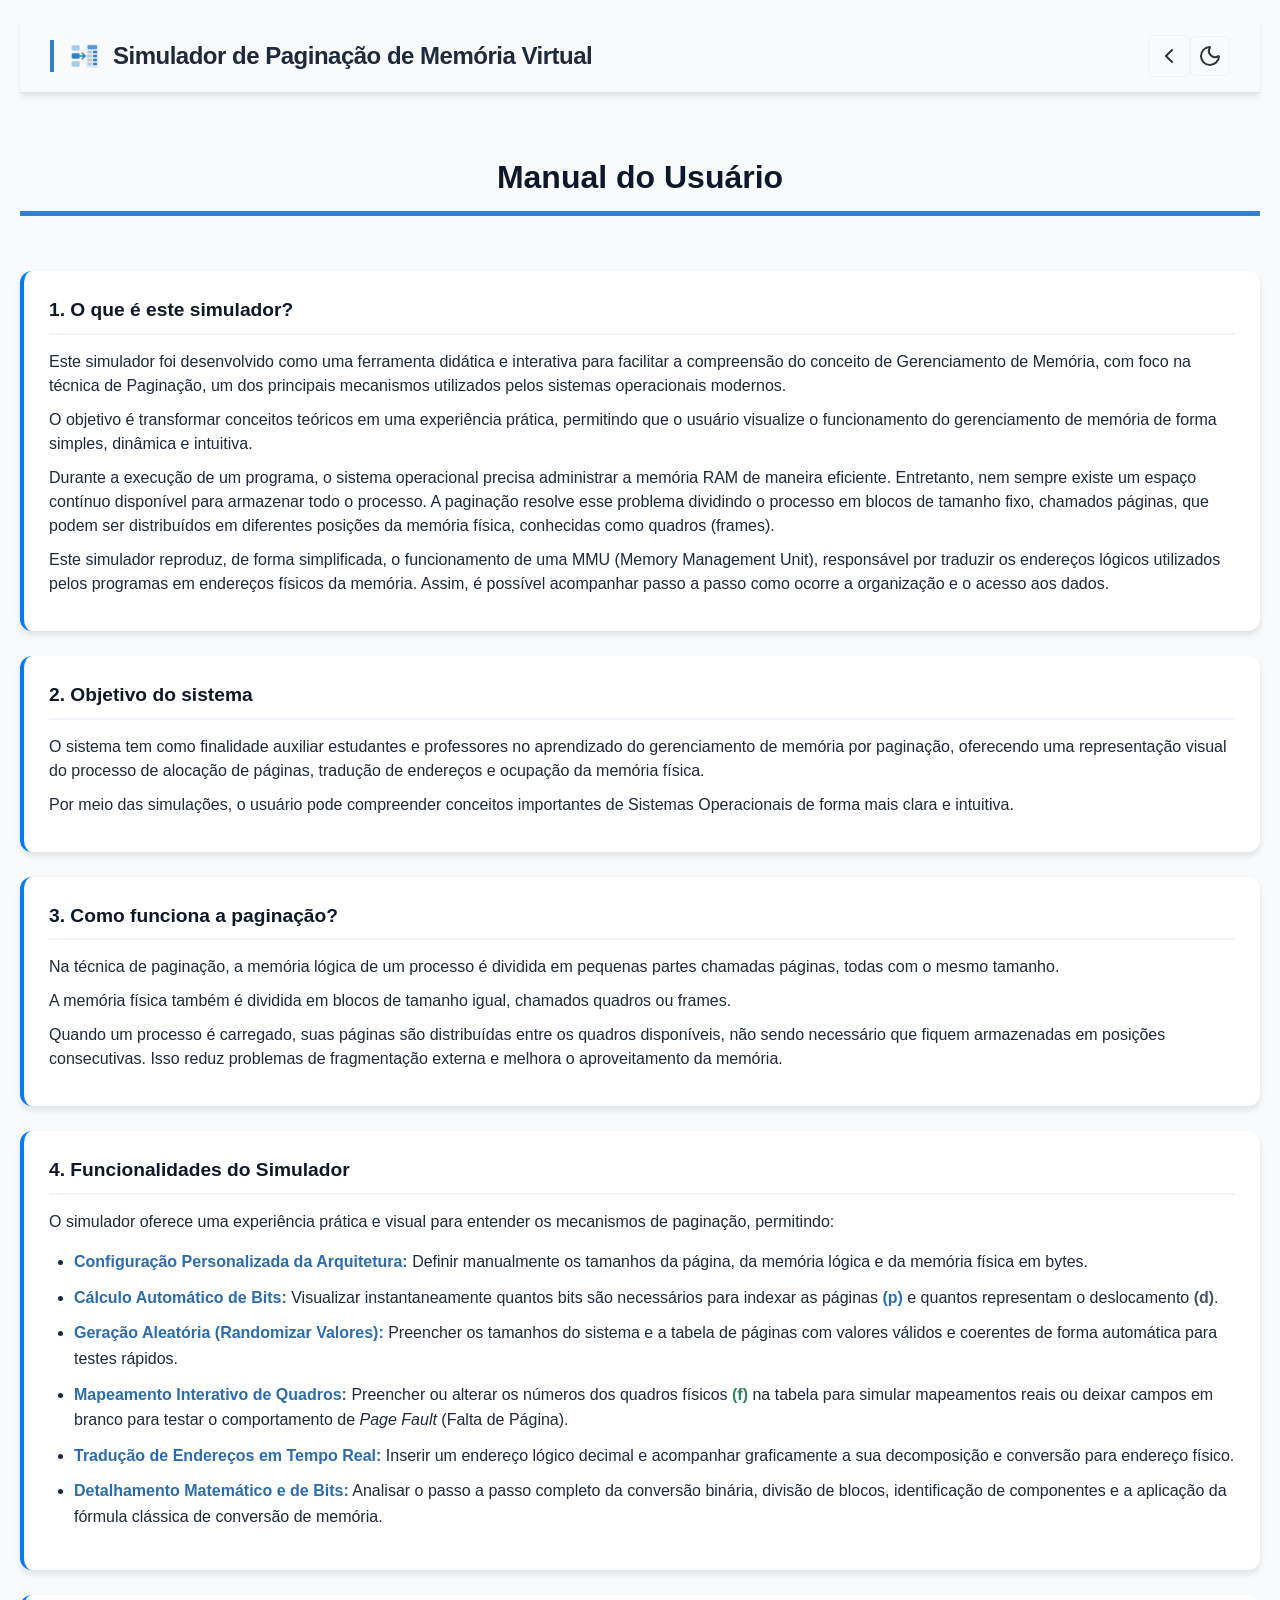
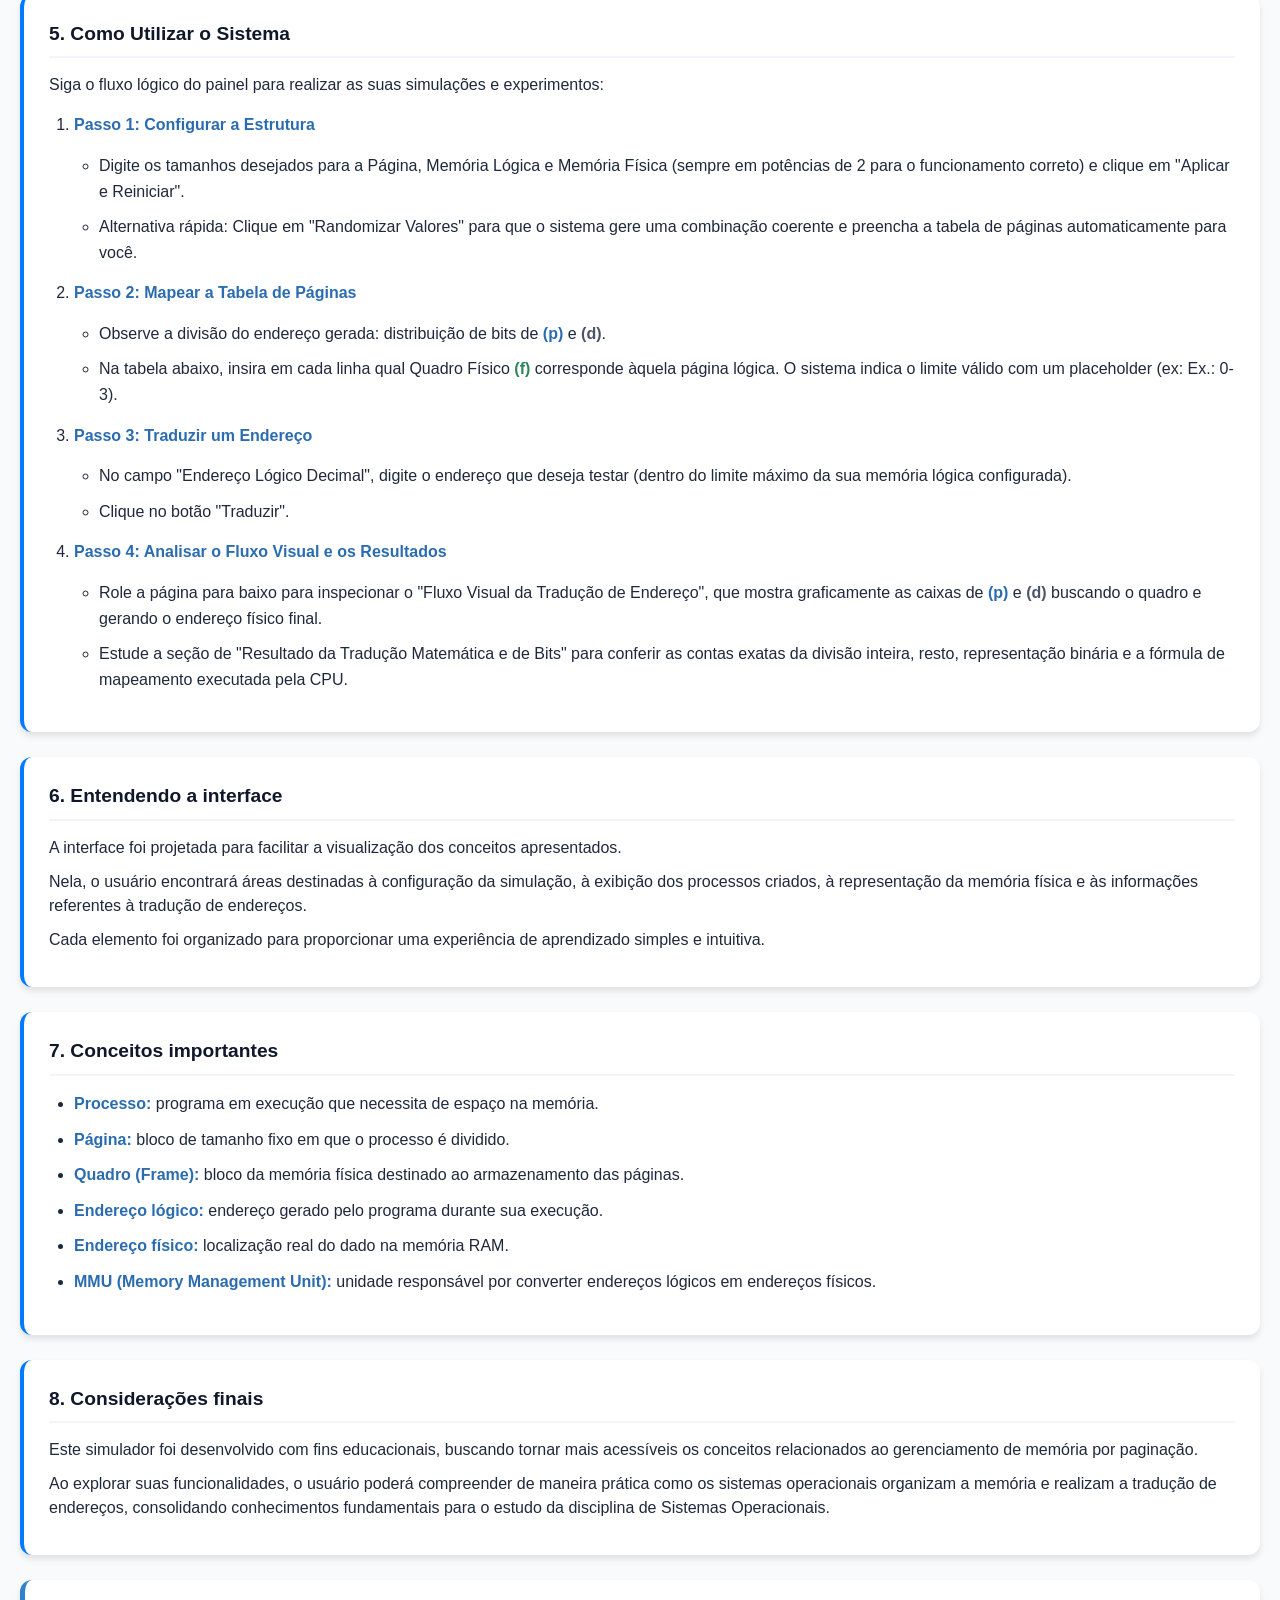
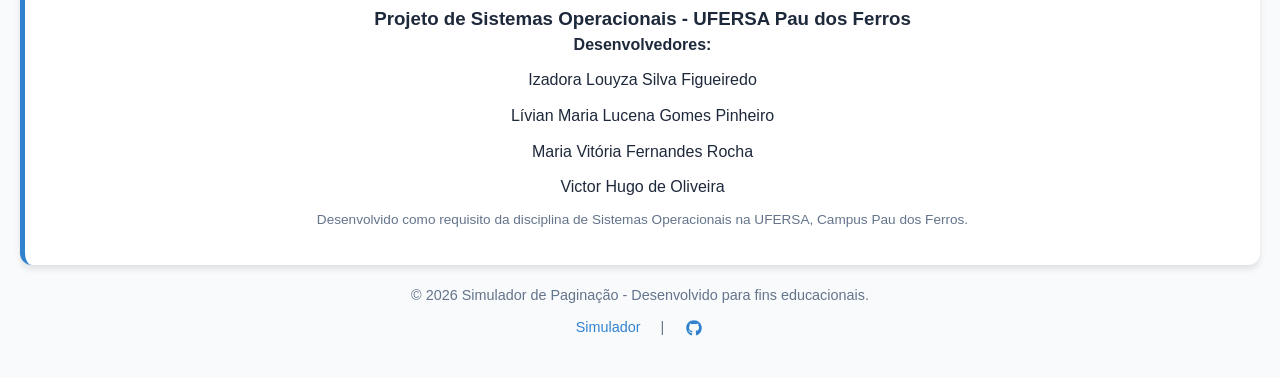
==== commit 768d9c9f: "Ajusta o manual do usuário" ====
--- a/src/ajuda.html
+++ b/src/ajuda.html
@@ -112,7 +112,7 @@
           </li>
           <li><strong>Passo 2: Mapear a Tabela de Páginas</strong>
             <ul>
-              <li>Observe a divisão do endereço gerada no topo do card (distribuição de bits de <span class="highlight-p">(p)</span> e <span class="highlight-d">d</span>).</li>
+              <li>Observe a divisão do endereço gerada: distribuição de bits de <span class="highlight-p">(p)</span> e <span class="highlight-d">(d)</span>.</li>
               <li>Na tabela abaixo, insira em cada linha qual Quadro Físico <span class="highlight-f">(f)</span> corresponde àquela página lógica. O sistema indica o limite válido com um placeholder (ex: <code>Ex.: 0-3</code>).</li>
             </ul>
           </li>
--- a/src/style.css
+++ b/src/style.css
@@ -284,7 +284,6 @@
   opacity: 0.9;
 }
 
-/* Controla a rolagem e mantém a consistência */
 .table-container {
   margin-top: 20px;
   max-height: 280px; 
@@ -490,7 +489,6 @@
   flex: 1;
 }
 
-/* Customização de Scrollbar */
 .table-container::-webkit-scrollbar {
   width: 8px;              
   height: 8px;              
@@ -509,16 +507,13 @@
   scrollbar-color: var(--input-border) var(--card-bg);
 }
 
-/* ==========================================================================
-   COMPUTADOR (ALINHAMENTO EM GRID EQUILIBRADO >= 900px)
-   ========================================================================== */
 @media (min-width: 900px) {
   .dashboard {
     display: grid !important;
     grid-template-columns: 350px 1fr !important;
-    grid-auto-rows: minmax(min-content, max-content) !important; /* Faz a linha se moldar dinamicamente ao conteúdo */
+    grid-auto-rows: minmax(min-content, max-content) !important; 
     gap: 25px !important;
-    align-items: stretch !important; /* Força os dois cards a terem EXATAMENTE a mesma altura no cenário base */
+    align-items: stretch !important; 
   }
 
   .dashboard > .card:nth-child(1) {
@@ -527,8 +522,8 @@
     display: flex;
     flex-direction: column;
     justify-content: flex-start;
-    height: 100% !important; /* Mantém os tamanhos perfeitamente idênticos */
-    max-height: 400px !important; /* Limita uma altura máxima confortável para que ele pare de crescer e não deforme quando o Card 2 expandir com muitas linhas */
+    height: 100% !important; 
+    max-height: 400px !important; 
   }
 
   .dashboard > .card:nth-child(2) {
@@ -703,4 +698,12 @@
   50% {
     box-shadow: 0 0 15px rgba(49, 130, 206, 0.6);
   }
+}
+
+.form-group input:focus,
+.input-frame:focus {
+  outline: none;
+  border-color: var(--btn-bg) !important;
+  box-shadow: 0 0 0 3px rgba(49, 130, 206, 0.2);
+  transition: all 0.2s ease;
 }
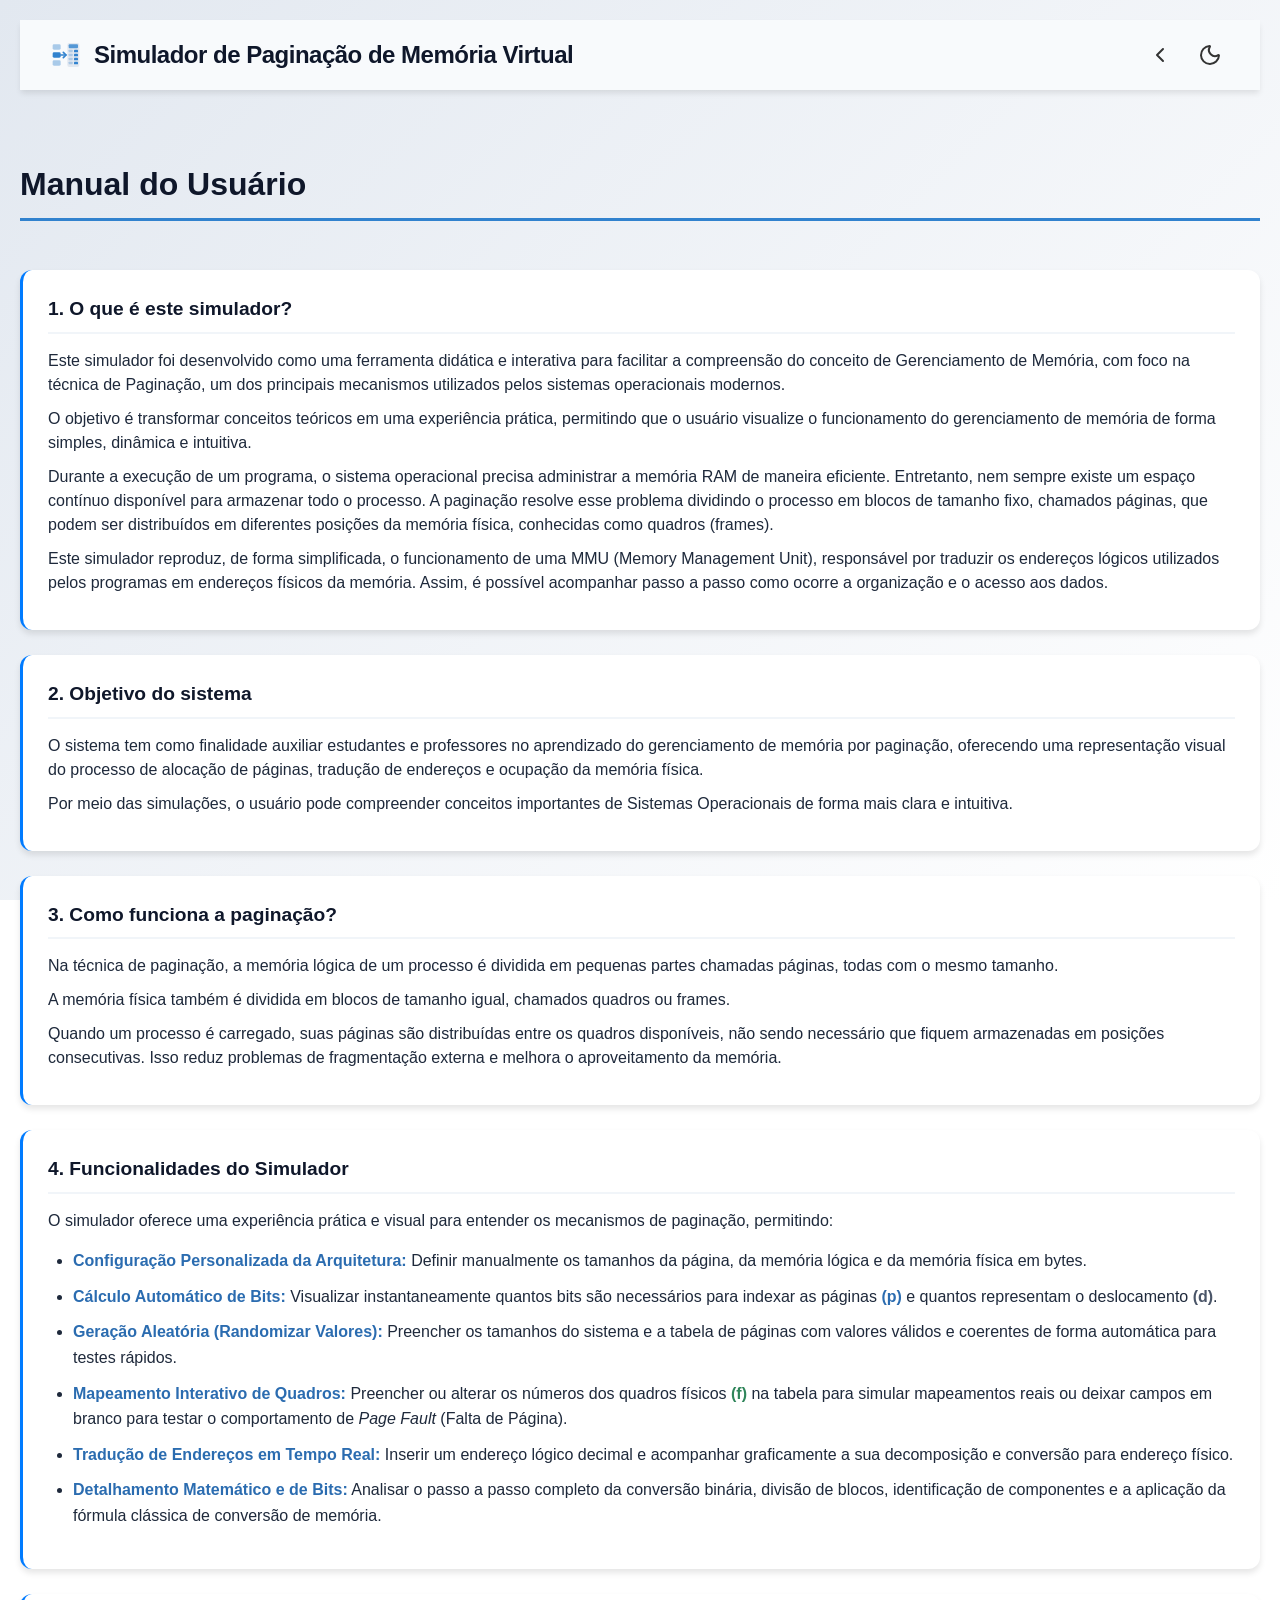
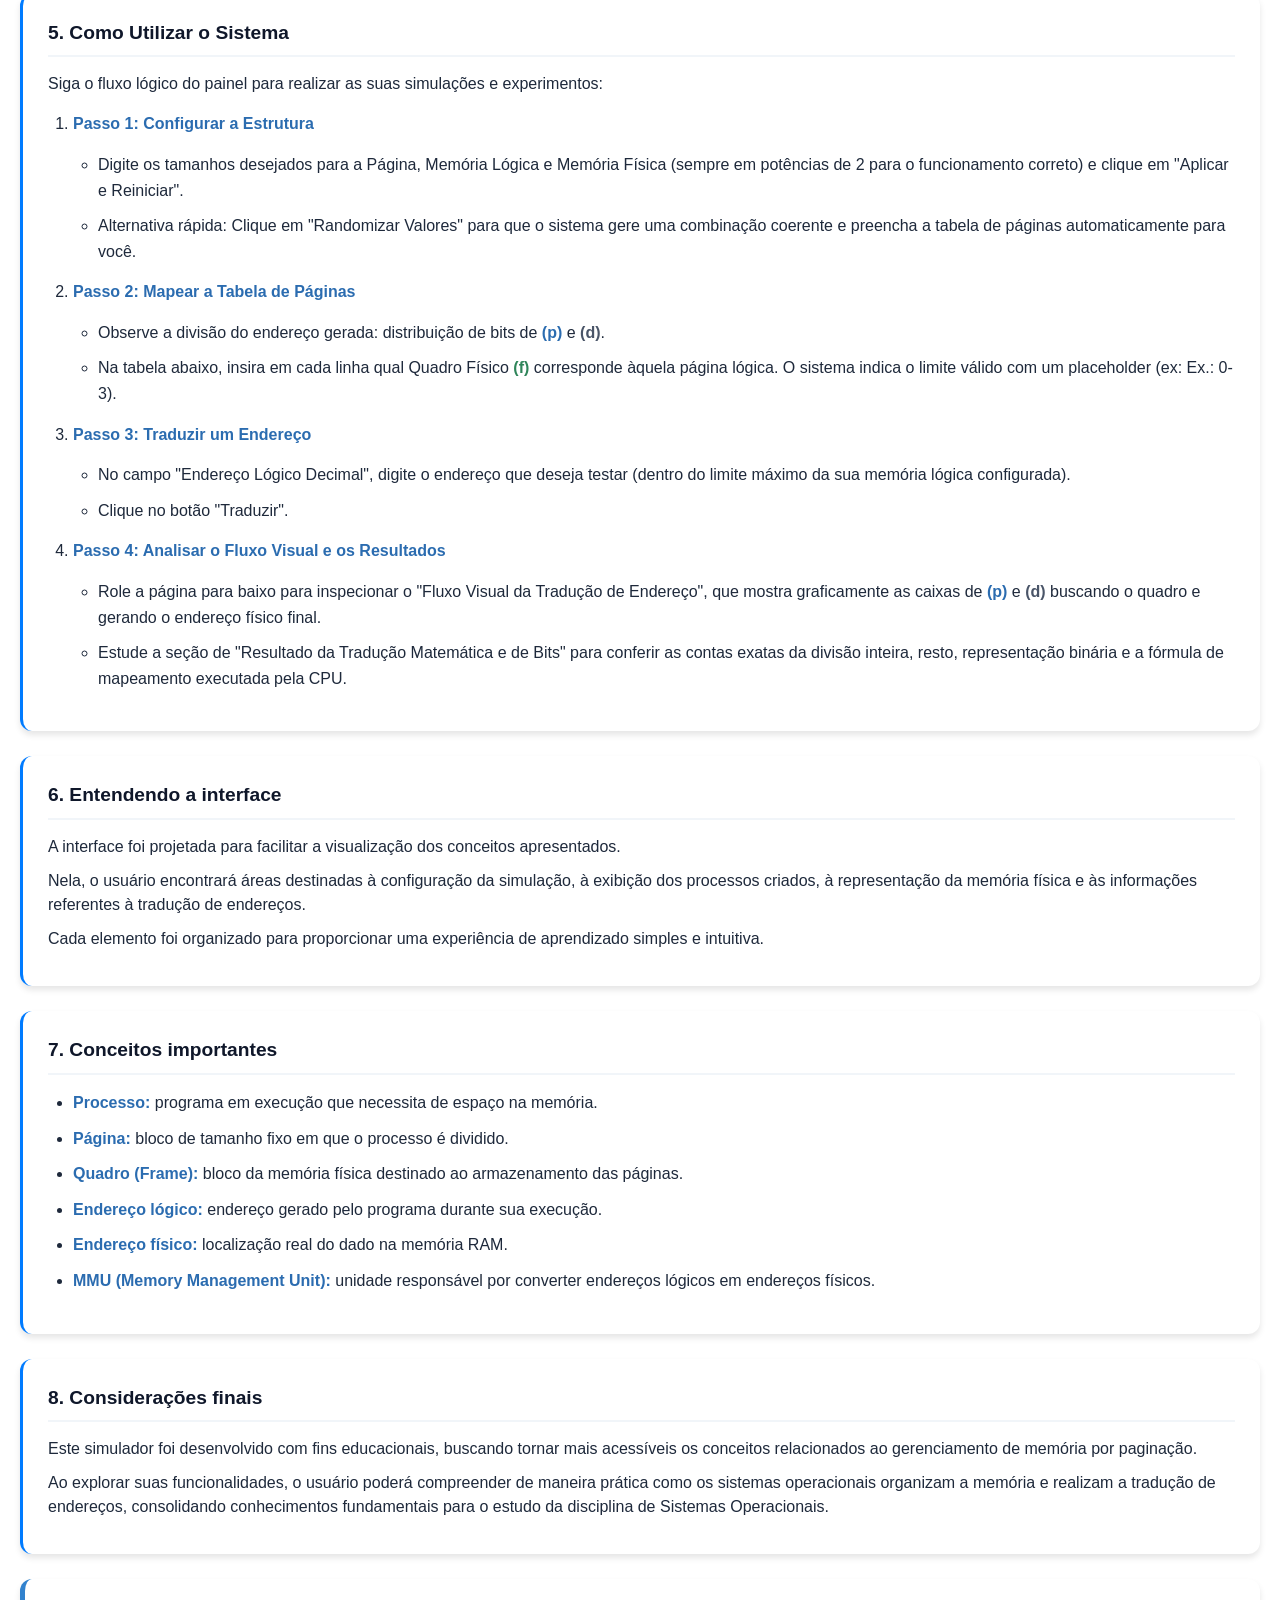
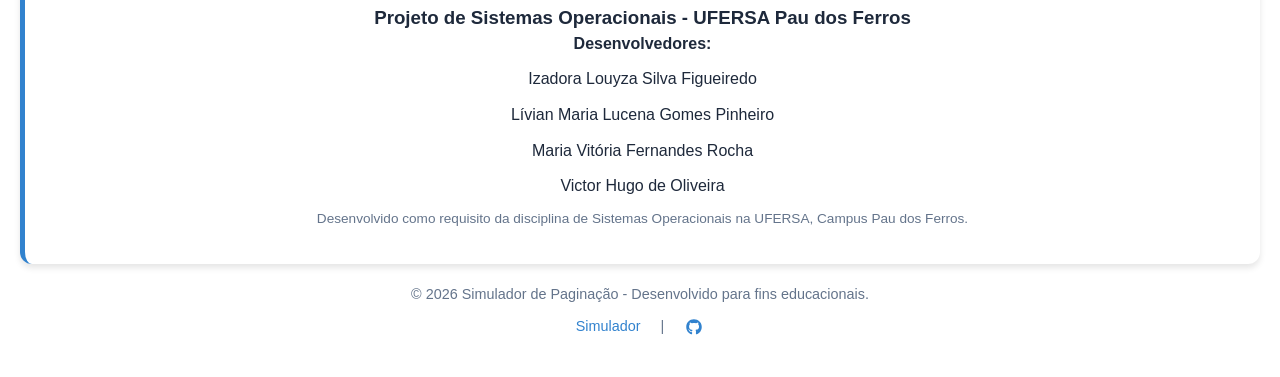
==== commit f2e107d9: "Atualiza o visual e correções" ====
--- a/src/ajuda.html
+++ b/src/ajuda.html
@@ -11,42 +11,44 @@
   </head>
   <body>
     <header>
-     <h1>
-  <svg xmlns="http://www.w3.org/2000/svg" viewBox="0 0 48 48" class="header-icon">
-    <defs>
-      <style>
-        :root {
-          --icon-accent: #3182ce;
-          --icon-muted: #e2e8f0;
-        }
-        @media (prefers-color-scheme: dark) {
+    <h1>
+  <a href="index.html" style="text-decoration: none; color: inherit; display: inline-flex; align-items: center; gap: inherit;">
+    <svg xmlns="http://www.w3.org/2000/svg" viewBox="0 0 48 48" class="header-icon">
+      <defs>
+        <style>
           :root {
-            --icon-accent: #63b3ed;
-            --icon-muted: #2d3748;
+            --icon-accent: #3182ce;
+            --icon-muted: #e2e8f0;
           }
-        }
-        .accent { fill: var(--icon-accent); }
-        .muted { fill: var(--icon-muted); }
-        .arrow-stroke { stroke: var(--icon-accent); stroke-width: 2.5; stroke-linecap: round; stroke-linejoin: round; fill: none; }
-      </style>
-    </defs>
-    <rect x="4" y="8" width="12" height="8" rx="2" class="accent" opacity="0.4" />
-    <rect x="4" y="32" width="12" height="8" rx="2" class="accent" opacity="0.4" />
-    <rect x="4" y="20" width="12" height="8" rx="2" class="accent" />
-    <path d="M16 24 h8" class="arrow-stroke" />
-    <path d="M20 20 l4 4 l-4 4" class="arrow-stroke" />
-    <rect x="26" y="6" width="18" height="36" rx="3" class="muted" />
-    <rect x="28" y="8" width="14" height="6" rx="1.5" class="accent" opacity="0.8" />
-    <rect x="28" y="16" width="6" height="4" rx="1" class="accent" opacity="0.3" /> 
-    <rect x="36" y="16" width="6" height="4" rx="1" class="accent" />
-    <rect x="28" y="22" width="6" height="4" rx="1" class="accent" opacity="0.3" /> 
-    <rect x="36" y="22" width="6" height="4" rx="1" class="accent" />
-    <rect x="28" y="28" width="6" height="4" rx="1" class="accent" opacity="0.3" /> 
-    <rect x="36" y="28" width="6" height="4" rx="1" class="accent" />
-    <rect x="28" y="34" width="6" height="4" rx="1" class="accent" opacity="0.3" /> 
-    <rect x="36" y="34" width="6" height="4" rx="1" class="accent" />
-  </svg>
-  Simulador de Paginação de Memória Virtual
+          @media (prefers-color-scheme: dark) {
+            :root {
+              --icon-accent: #63b3ed;
+              --icon-muted: #2d3748;
+            }
+          }
+          .accent { fill: var(--icon-accent); }
+          .muted { fill: var(--icon-muted); }
+          .arrow-stroke { stroke: var(--icon-accent); stroke-width: 2.5; stroke-linecap: round; stroke-linejoin: round; fill: none; }
+        </style>
+      </defs>
+      <rect x="4" y="8" width="12" height="8" rx="2" class="accent" opacity="0.4" />
+      <rect x="4" y="32" width="12" height="8" rx="2" class="accent" opacity="0.4" />
+      <rect x="4" y="20" width="12" height="8" rx="2" class="accent" />
+      <path d="M16 24 h8" class="arrow-stroke" />
+      <path d="M20 20 l4 4 l-4 4" class="arrow-stroke" />
+      <rect x="26" y="6" width="18" height="36" rx="3" class="muted" />
+      <rect x="28" y="8" width="14" height="6" rx="1.5" class="accent" opacity="0.8" />
+      <rect x="28" y="16" width="6" height="4" rx="1" class="accent" opacity="0.3" /> 
+      <rect x="36" y="16" width="6" height="4" rx="1" class="accent" />
+      <rect x="28" y="22" width="6" height="4" rx="1" class="accent" opacity="0.3" /> 
+      <rect x="36" y="22" width="6" height="4" rx="1" class="accent" />
+      <rect x="28" y="28" width="6" height="4" rx="1" class="accent" opacity="0.3" /> 
+      <rect x="36" y="28" width="6" height="4" rx="1" class="accent" />
+      <rect x="28" y="34" width="6" height="4" rx="1" class="accent" opacity="0.3" /> 
+      <rect x="36" y="34" width="6" height="4" rx="1" class="accent" />
+    </svg>
+    Simulador de Paginação de Memória Virtual
+  </a>
 </h1>
       <div class="theme-toggle-container">
         <a href="index.html" class="btn-theme" title="Voltar ao Simulador">
--- a/src/style.css
+++ b/src/style.css
@@ -1,17 +1,16 @@
 :root {
+  --bg-gradient-start: #e2e8f0;
+  --bg-gradient-end: #ffffff;
   --bg-color: #f8fafc;
   --card-bg: #ffffff;
   --text-main: #1e293b;
   --text-muted: #64748b;
   --accent-color: #007bff;
-
   --logic-color: #2b6cb0;
   --physical-color: #2f855a;
   --offset-color: #4a5568;
-
   --border-radius: 8px;
   --border-style: 1px solid #e2e8f0;
-
   --header-title: #0f172a;
   --card-header-border: #f1f5f9;
   --input-border: #cbd5e1;
@@ -24,23 +23,22 @@
 }
 
 body.dark-mode {
+  --bg-gradient-start: #0b0f17;
+  --bg-gradient-end: #1a2333;
   --bg-color: #0b0f17;
   --card-bg: #141b27;
   --text-main: #cbd5e1;
   --text-muted: #64748b;
   --border-style: 1px solid #1e293b;
-
   --header-title: #e2e8f0;
   --card-header-border: #1e293b;
   --input-border: #2d3748;
   --th-bg: #141b27;
   --th-text: #64748b;
   --binary-bg: #0b0f17;
-
   --btn-bg: #2b6cb0;
   --btn-hover: #2c5282;
   --btn-text: #ffffff;
-
   --logic-color: #4a7bb0;
   --physical-color: #417a5a;
   --offset-color: #2a4167;
@@ -53,12 +51,14 @@
   font-family: "Segoe UI", Tahoma, Geneva, Verdana, sans-serif;
   transition:
     background-color 0.3s ease,
+    background-image 0.3s ease,
     color 0.3s ease,
     border-color 0.3s ease;
 }
 
 body {
-  background-color: var(--bg-color);
+  background-image: linear-gradient(135deg, var(--bg-gradient-start) 0%, var(--bg-gradient-end) 100%);
+  background-attachment: fixed;
   color: var(--text-main);
   padding: 20px;
   line-height: 1.5;
@@ -68,43 +68,54 @@
 }
 
 header {
-  display: flex;
-  justify-content: space-between;
-  align-items: center;
-  padding: 15px 30px;
-  background-color: #0b0f17;
-  border-bottom: 2px solid var(--border-color);
+  display: grid !important;
+  grid-template-columns: 1fr auto !important;
+  align-items: center !important;
+  align-content: center !important;
+  padding: 0 30px !important;
+  height: 70px !important;
+  background-color: #0b0f17 !important;
+  border: none !important;
   box-shadow: 0 4px 6px -1px rgba(0, 0, 0, 0.1);
   position: sticky;
   top: 0;
   z-index: 1000;
   margin-bottom: 40px;
+  box-sizing: border-box !important;
 }
 
 header h1 {
-  margin: 0;
+  white-space: nowrap;
   font-size: 1.5rem;
-  color: var(--text-main);
-  white-space: nowrap;
-  border-left: 4px solid var(--btn-bg);
-  padding-left: 15px;
-  
-  /* ---- ADICIONADO PARA ALINHAMENTO DO ÍCONE NO H1 ---- */
+  padding: 0 !important;
+  margin: 0 !important;
   display: inline-flex !important;
   align-items: center !important;
   gap: 12px !important;
-}
-
-/* ---- ADICIONADO PARA CONTROLAR O TAMANHO DO ÍCONE DO H1 ---- */
+  height: 100% !important;
+  line-height: 1 !important;
+}
+
+header h1 a {
+  display: inline-flex !important;
+  align-items: center !important;
+  gap: 12px !important;
+  text-decoration: none !important;
+  color: inherit !important;
+  height: 100% !important;
+}
+
 .header-icon {
   width: 32px !important;
   height: 32px !important;
   flex-shrink: 0;
+  display: inline-block !important;
+  vertical-align: middle;
 }
 
 body:not(.dark-mode) header {
-  background-color: #f8fafc;
-  border-bottom: 1px solid rgba(0, 0, 0, 0.08);
+  background-color: #f8fafc !important;
+  border: none !important;
 }
 
 h1 {
@@ -117,47 +128,63 @@
 }
 
 header p {
-  color: var(--text-muted);
-  font-size: 0.95rem;
+  display: none !important;
 }
 
 .theme-toggle-container {
   margin: 0;
-  display: flex;
-  align-items: center;
-}
-
-.btn-theme {
-  width: auto !important;
-  background-color: #f8fafc !important;
-  border: 1px solid #f0f2f4 !important;
+  display: flex !important;
+  flex-direction: row !important;
+  align-items: center !important;
+  justify-content: flex-end !important;
+  gap: 10px;
+  height: 100% !important;
+}
+
+.btn-theme, 
+.theme-toggle-container button.btn-theme, 
+.theme-toggle-container a {
+  width: 40px !important;
+  height: 40px !important;
+  background-color: transparent !important;
+  border: none !important;
+  outline: none !important;
   color: #333333 !important;
-  padding: 8px;
-  border-radius: 6px;
+  padding: 0 !important;
+  border-radius: 6px !important;
   cursor: pointer;
-  display: flex;
-  align-items: center;
-  justify-content: center;
-}
-
-.btn-theme:hover {
-  background-color: #f1f5f9 !important;
-  border-color: #94a3b8 !important;
+  display: flex !important;
+  align-items: center !important;
+  justify-content: center !important;
+  box-sizing: border-box !important;
+  transition: background-color 0.2s ease, transform 0.1s ease;
+}
+
+.btn-theme:hover, 
+.theme-toggle-container button.btn-theme:hover, 
+.theme-toggle-container a:hover {
+  background-color: rgba(0, 0, 0, 0.06) !important;
   color: #1e293b !important;
-}
-
-body.dark-mode .btn-theme {
+  border: none !important;
+}
+
+body.dark-mode .btn-theme,
+body.dark-mode .theme-toggle-container button.btn-theme,
+body.dark-mode .theme-toggle-container a {
   background-color: transparent !important;
-  border: var(--border-style) !important;
+  border: none !important;
   color: var(--text-main) !important;
 }
 
-body.dark-mode .btn-theme:hover {
-  background-color: rgba(255, 255, 255, 0.1) !important;
-  border-color: var(--text-muted) !important;
-}
-
-/* Layout Estrutural Padrão (Mobile First) */
+body.dark-mode .btn-theme:hover,
+body.dark-mode .theme-toggle-container button.btn-theme:hover,
+body.dark-mode .theme-toggle-container a:hover,
+body.dark-mode .btn-utility:hover {
+  background-color: rgba(255, 255, 255, 0.12) !important;
+  color: #ffffff !important;
+  border: none !important;
+}
+
 .dashboard {
   display: flex;
   flex-direction: column;
@@ -173,7 +200,7 @@
   padding: 25px;
   border-radius: 12px;
   box-shadow: 0 4px 6px rgba(0, 0, 0, 0.1);
-  border-left: 4px solid var(--accent-color);
+  border-left: 3px solid var(--accent-color);
   width: 100%;
 }
 
@@ -388,15 +415,26 @@
   color: var(--text-muted);
 }
 
+main > h1, 
+.dashboard ~ h1,
+h1:not(header h1) {
+  text-align: left !important;
+  width: 100%;
+  max-width: 1300px;
+  margin: 0 auto 24px auto;
+  padding-bottom: 10px;
+  border-bottom: 3px solid var(--btn-bg);
+}
+
 .manual-title {
-  text-align: center;
+  text-align: left !important;
   font-size: 2rem;
   color: var(--header-title);
-  margin-top: 20px;
-  margin-bottom: 30px;
+  margin-top: 30px;
+  margin-bottom: 24px;
   padding-bottom: 10px;
-  border-bottom: 5px solid var(--btn-bg);
-  display: inline-block;
+  border-bottom: 3px solid var(--btn-bg);
+  display: block !important;
   width: 100%;
 }
 
@@ -417,27 +455,6 @@
 
 .card p {
   margin-bottom: 10px;
-}
-
-.theme-toggle-container button.btn-theme {
-  width: 40px !important;
-  height: 40px !important;
-  padding: 0 !important;
-  display: flex;
-  align-items: center;
-  justify-content: center;
-  border-radius: 6px;
-  cursor: pointer;
-  background-color: #f0f2f4;
-  border: 1px solid #cbd5e1;
-  color: #333333;
-  transition: all 0.2s;
-}
-
-body.dark-mode .theme-toggle-container button.btn-theme {
-  background-color: transparent;
-  border: 1px solid #1e293b;
-  color: #cbd5e1;
 }
 
 footer {
@@ -464,6 +481,16 @@
   margin: 0 10px;
   display: inline-flex;
   align-items: center;
+  transition: color 0.2s ease;
+}
+
+.footer-links a:hover {
+  color: var(--btn-hover);
+  text-decoration: none;
+}
+
+body.dark-mode .footer-links a:hover {
+  color: #e2e8f0;
 }
 
 .footer-links a svg {
@@ -477,6 +504,10 @@
 .footer-links a:hover svg {
   fill: var(--btn-hover);
   transform: scale(1.1);
+}
+
+body.dark-mode .footer-links a:hover svg {
+  fill: #e2e8f0;
 }
 
 .manual-layout {
@@ -507,6 +538,105 @@
   scrollbar-color: var(--input-border) var(--card-bg);
 }
 
+.form-group input:focus,
+.input-frame:focus {
+  outline: none;
+  border-color: var(--btn-bg) !important;
+  box-shadow: 0 0 0 3px rgba(49, 130, 206, 0.2);
+  transition: all 0.2s ease;
+}
+
+.visual-flow {
+  display: flex;
+  flex-direction: column;
+  align-items: center;
+}
+
+.visual-flow > div,
+.visual-flow > span,
+.visual-flow > svg,
+.visual-flow > .bit-box-container {
+  opacity: 0;
+  transform: translateY(-10px);
+  animation: fade-in-drop 0.4s cubic-bezier(0.16, 1, 0.3, 1) forwards;
+}
+
+.visual-flow > div:nth-child(1) {
+  animation-delay: 0.1s;
+}
+
+.visual-flow > span:nth-child(2),
+.visual-flow > svg:nth-child(2) {
+  animation-delay: 0.3s;
+}
+
+.visual-flow > div:nth-child(3),
+.visual-flow > .bit-box-container:nth-child(3) {
+  animation-delay: 0.5s;
+}
+
+.visual-flow > div:nth-child(4) {
+  animation-delay: 0.8s;
+}
+
+.visual-flow > div:nth-child(5) {
+  animation-delay: 1.1s;
+}
+
+.visual-flow > span:nth-child(6),
+.visual-flow > svg:nth-child(6) {
+  animation-delay: 1.3s;
+}
+
+.visual-flow > div:nth-child(7) {
+  animation: 
+    fade-in-drop 0.5s cubic-bezier(0.16, 1, 0.3, 1) 1.5s forwards,
+    pulse-glow 2s infinite ease-in-out 2s;
+}
+
+.fluxo-seta {
+  color: var(--accent-color);
+  font-size: 1.4rem;
+  user-select: none;
+  font-family: sans-serif;
+}
+
+@keyframes fade-in-drop {
+  to {
+    opacity: 1;
+    transform: translateY(0);
+  }
+}
+
+@keyframes pulse-glow {
+  0%, 100% {
+    box-shadow: 0 0 5px rgba(49, 130, 206, 0.2);
+  }
+  50% {
+    box-shadow: 0 0 15px rgba(49, 130, 206, 0.6);
+  }
+}
+
+@keyframes pulse-highlight {
+  0% { background-color: rgba(0, 123, 255, 0.4); transform: scale(1.02); }
+  50% { background-color: rgba(0, 123, 255, 0.2); }
+  100% { background-color: transparent; transform: scale(1); }
+}
+
+.row-flash {
+  animation: pulse-highlight 1.8s ease-in-out;
+  border: 2px solid var(--accent-color) !important;
+}
+
+@keyframes slide-up {
+  from { opacity: 0; transform: translateY(15px); }
+  to { opacity: 1; transform: translateY(0); }
+}
+
+.visual-flow {
+  animation: slide-up 0.4s cubic-bezier(0.16, 1, 0.3, 1) forwards;
+}
+
 @media (min-width: 900px) {
   .dashboard {
     display: grid !important;
@@ -542,49 +672,122 @@
 
 @media (max-width: 768px) {
   body {
-    padding: 10px;
+    padding: 12px;
     display: flex; 
     overflow-x: hidden;
   }
 
   header {
-    flex-direction: column !important;
-    gap: 15px !important;
-    padding: 15px !important;
-    text-align: center !important;
-  }
-
-  header h1 {
-    white-space: normal !important;
-    font-size: 1.2rem !important;
-    border-left: none !important;
-    border-bottom: 3px solid var(--btn-bg) !important;
-    padding-left: 0 !important;
-    padding-bottom: 8px !important;
-    
+    display: grid !important;
+    grid-template-columns: 1fr auto !important;
+    align-items: center !important; 
+    align-content: center !important;
+    padding: 0 12px !important;       
+    margin-top: 0 !important;
+    margin-bottom: 20px !important; 
+    width: 100% !important;
+    height: 55px !important;        
+    box-sizing: border-box !important;
+    border: none !important;
+  }
+
+  header h1, header h1 a {
+    font-size: 0.88rem !important; 
+    white-space: nowrap !important;
+    border: none !important; 
+    padding: 0 !important;
+    margin: 0 !important;
     display: flex !important;
     flex-direction: row !important;
+    align-items: center !important;
+    align-content: center !important;
+    gap: 6px !important;
+    height: 100% !important;        
+    text-decoration: none !important;
+    color: inherit !important;
+    line-height: 1 !important;       
+  }
+
+  .header-icon {
+    width: 20px !important;
+    height: 20px !important;
+    flex-shrink: 0 !important;
+    display: inline-block !important;
+    margin: 0 !important;
+    padding: 0 !important;
+  }
+
+  .theme-toggle-container {
+    display: flex !important;
+    flex-direction: row !important;
+    align-items: center !important;
+    justify-content: flex-end !important;
+    gap: 6px !important;
+    margin: 0 !important;
+    padding: 0 !important;
+    height: 100% !important;
+  }
+
+  .theme-toggle-container button.btn-theme,
+  .theme-toggle-container .btn-theme,
+  .theme-toggle-container a {
+    width: 32px !important;
+    height: 32px !important;
+    padding: 0 !important;
+    margin: 0 !important;
+    display: flex !important;
+    align-items: center !important;
     justify-content: center !important;
-    align-items: center !important;
-    gap: 12px !important;
+    box-sizing: border-box !important;
+    border-radius: 6px !important;
+    background-color: transparent !important;
+    border: none !important;
   }
 
   .dashboard, .manual-layout {
     display: flex !important;
     flex-direction: column !important;
-    gap: 15px !important;
-    padding: 0 5px !important;
+    gap: 16px !important;
+    padding: 0 !important;
   }
 
   .card {
-    padding: 15px !important;
+    padding: 18px !important;
+    border-radius: 10px !important;
     min-height: auto !important;
+  }
+
+  .card h2 {
+    font-size: 1.05rem !important;
+    padding-bottom: 6px !important;
+  }
+
+  .card .btn {
+    width: 100% !important;
+    display: block !important;
+    font-size: 0.85rem !important;
+    padding: 10px 5px !important;
+    margin-bottom: 10px !important;
+  }
+
+  .card form div:has(.btn) {
+    display: flex !important;
+    flex-direction: row !important;
+    flex-wrap: wrap !important;
+    justify-content: space-between !important;
+    gap: 10px !important;
+    width: 100% !important;
+  }
+
+  .card form div:has(.btn) .btn {
+    flex: 1 1 45% !important;
+    margin-bottom: 0 !important;
   }
 
   .translation-trigger {
     flex-direction: column;
     align-items: stretch;
-    gap: 10px;
+    gap: 12px;
     max-width: 100%;
   }
 
@@ -597,113 +800,27 @@
 
   .bit-box-container {
     flex-wrap: wrap;
+    gap: 4px;
   }
   .bit-chunk {
     flex: 1 1 120px;
+    font-size: 1rem !important;
+    padding: 8px !important;
   }
   .chunk-p { border-radius: 6px 6px 0 0; }
   .chunk-d { border-radius: 0 0 6px 6px; }
 
+  main > h1,
+  h1:not(header h1),
   .manual-title {
-    font-size: 1.6rem !important;
-  }
-}
-
-@keyframes pulse-highlight {
-  0% { background-color: rgba(0, 123, 255, 0.4); transform: scale(1.02); }
-  50% { background-color: rgba(0, 123, 255, 0.2); }
-  100% { background-color: transparent; transform: scale(1); }
-}
-
-.row-flash {
-  animation: pulse-highlight 1.8s ease-in-out;
-  border: 2px solid var(--accent-color) !important;
-}
-
-@keyframes slide-up {
-  from { opacity: 0; transform: translateY(15px); }
-  to { opacity: 1; transform: translateY(0); }
-}
-
-.visual-flow {
-  animation: slide-up 0.4s cubic-bezier(0.16, 1, 0.3, 1) forwards;
-}
-
-.fluxo-seta {
-  color: var(--accent-color);
-  font-size: 1.4rem;
-  user-select: none;
-  font-family: sans-serif;
-}
-.visual-flow {
-  display: flex;
-  flex-direction: column;
-  align-items: center;
-}
-
-.visual-flow > div,
-.visual-flow > span,
-.visual-flow > svg,
-.visual-flow > .bit-box-container {
-  opacity: 0;
-  transform: translateY(-10px);
-  animation: fade-in-drop 0.4s cubic-bezier(0.16, 1, 0.3, 1) forwards;
-}
-
-.visual-flow > div:nth-child(1) {
-  animation-delay: 0.1s;
-}
-
-.visual-flow > span:nth-child(2),
-.visual-flow > svg:nth-child(2) {
-  animation-delay: 0.3s;
-}
-
-.visual-flow > div:nth-child(3),
-.visual-flow > .bit-box-container:nth-child(3) {
-  animation-delay: 0.5s;
-}
-
-.visual-flow > div:nth-child(4) {
-  animation-delay: 0.8s;
-}
-
-.visual-flow > div:nth-child(5) {
-  animation-delay: 1.1s;
-}
-
-.visual-flow > span:nth-child(6),
-.visual-flow > svg:nth-child(6) {
-  animation-delay: 1.3s;
-}
-
-.visual-flow > div:nth-child(7) {
-  animation: 
-    fade-in-drop 0.5s cubic-bezier(0.16, 1, 0.3, 1) 1.5s forwards,
-    pulse-glow 2s infinite ease-in-out 2s;
-}
-
-
-@keyframes fade-in-drop {
-  to {
-    opacity: 1;
-    transform: translateY(0);
-  }
-}
-
-@keyframes pulse-glow {
-  0%, 100% {
-    box-shadow: 0 0 5px rgba(49, 130, 206, 0.2);
-  }
-  50% {
-    box-shadow: 0 0 15px rgba(49, 130, 206, 0.6);
-  }
-}
-
-.form-group input:focus,
-.input-frame:focus {
-  outline: none;
-  border-color: var(--btn-bg) !important;
-  box-shadow: 0 0 0 3px rgba(49, 130, 206, 0.2);
-  transition: all 0.2s ease;
+    font-size: 1.4rem !important;
+    text-align: left !important;
+    margin-top: 15px !important;
+    margin-bottom: 20px !important;
+    padding-bottom: 8px !important;
+    border-bottom: 1px solid var(--card-header-border) !important;
+    display: block !important;
+    width: 100% !important;
+    padding-left: 4px;
+  }
 }
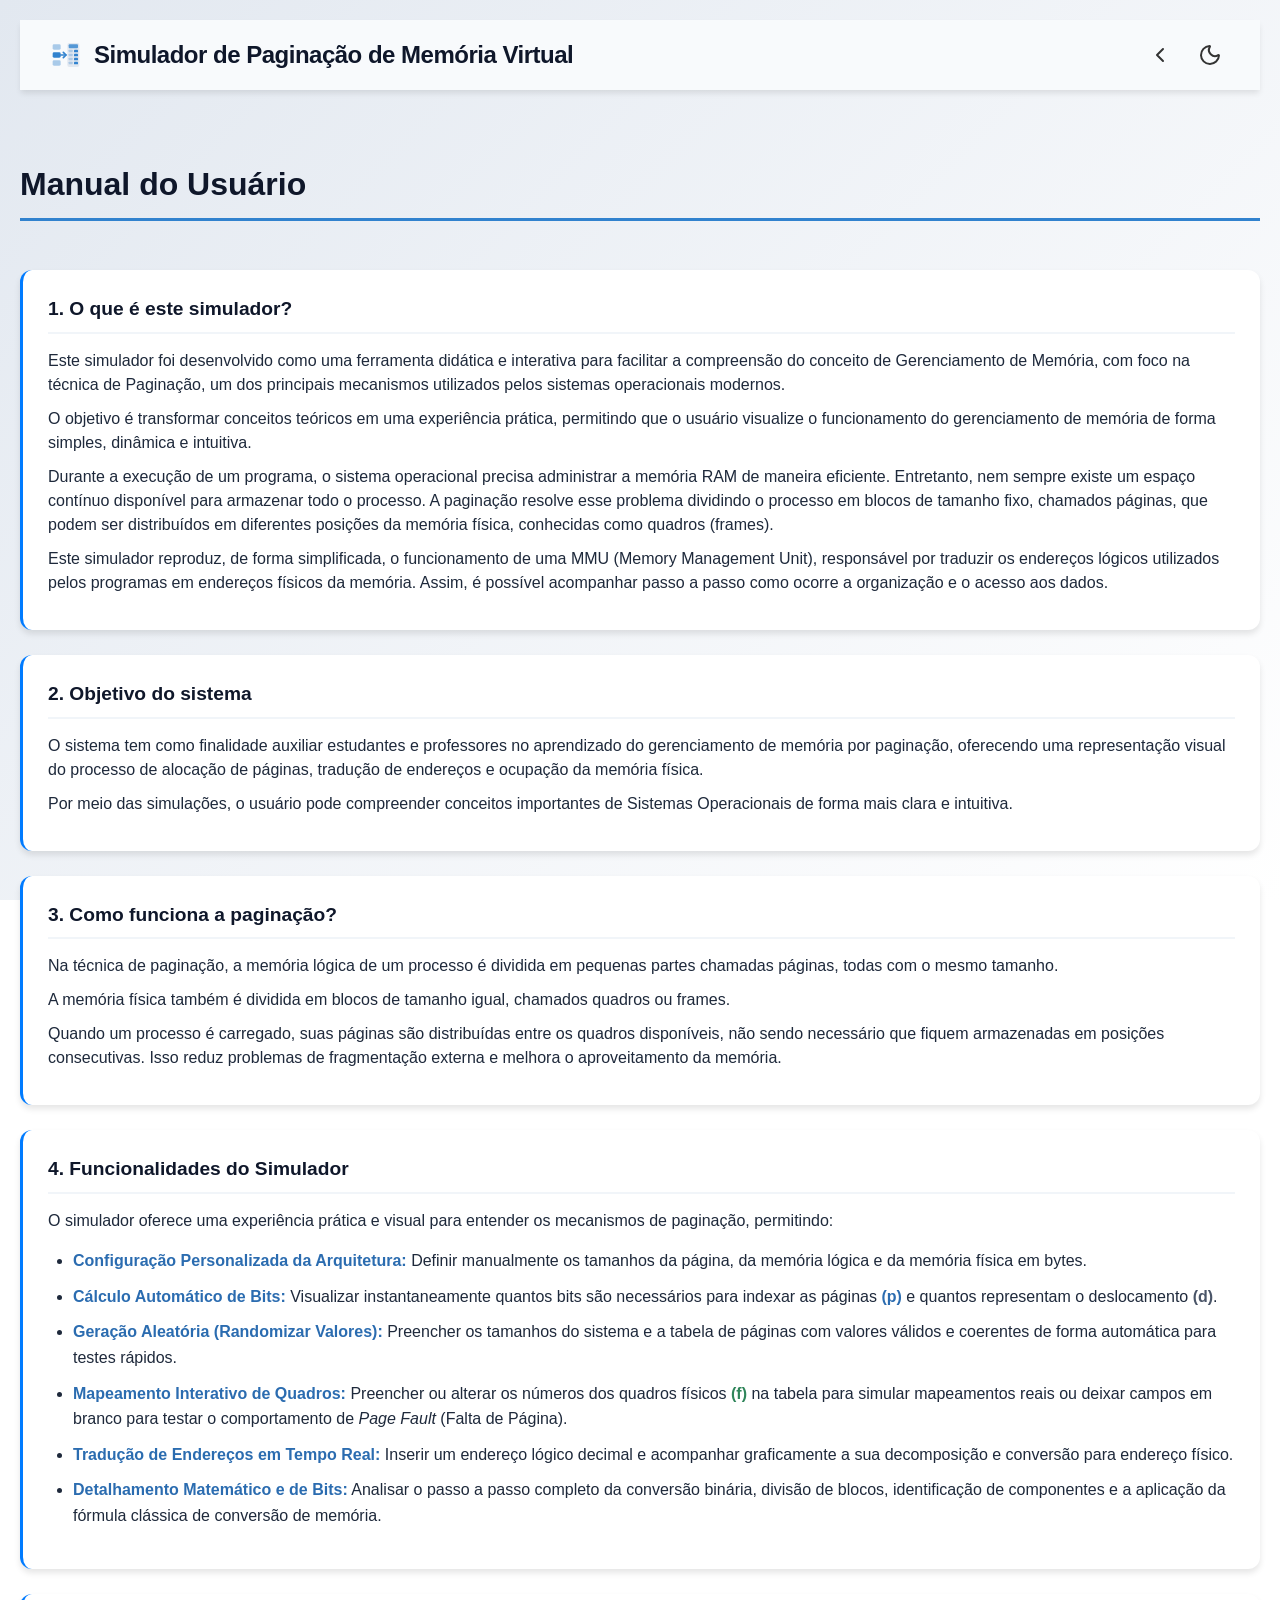
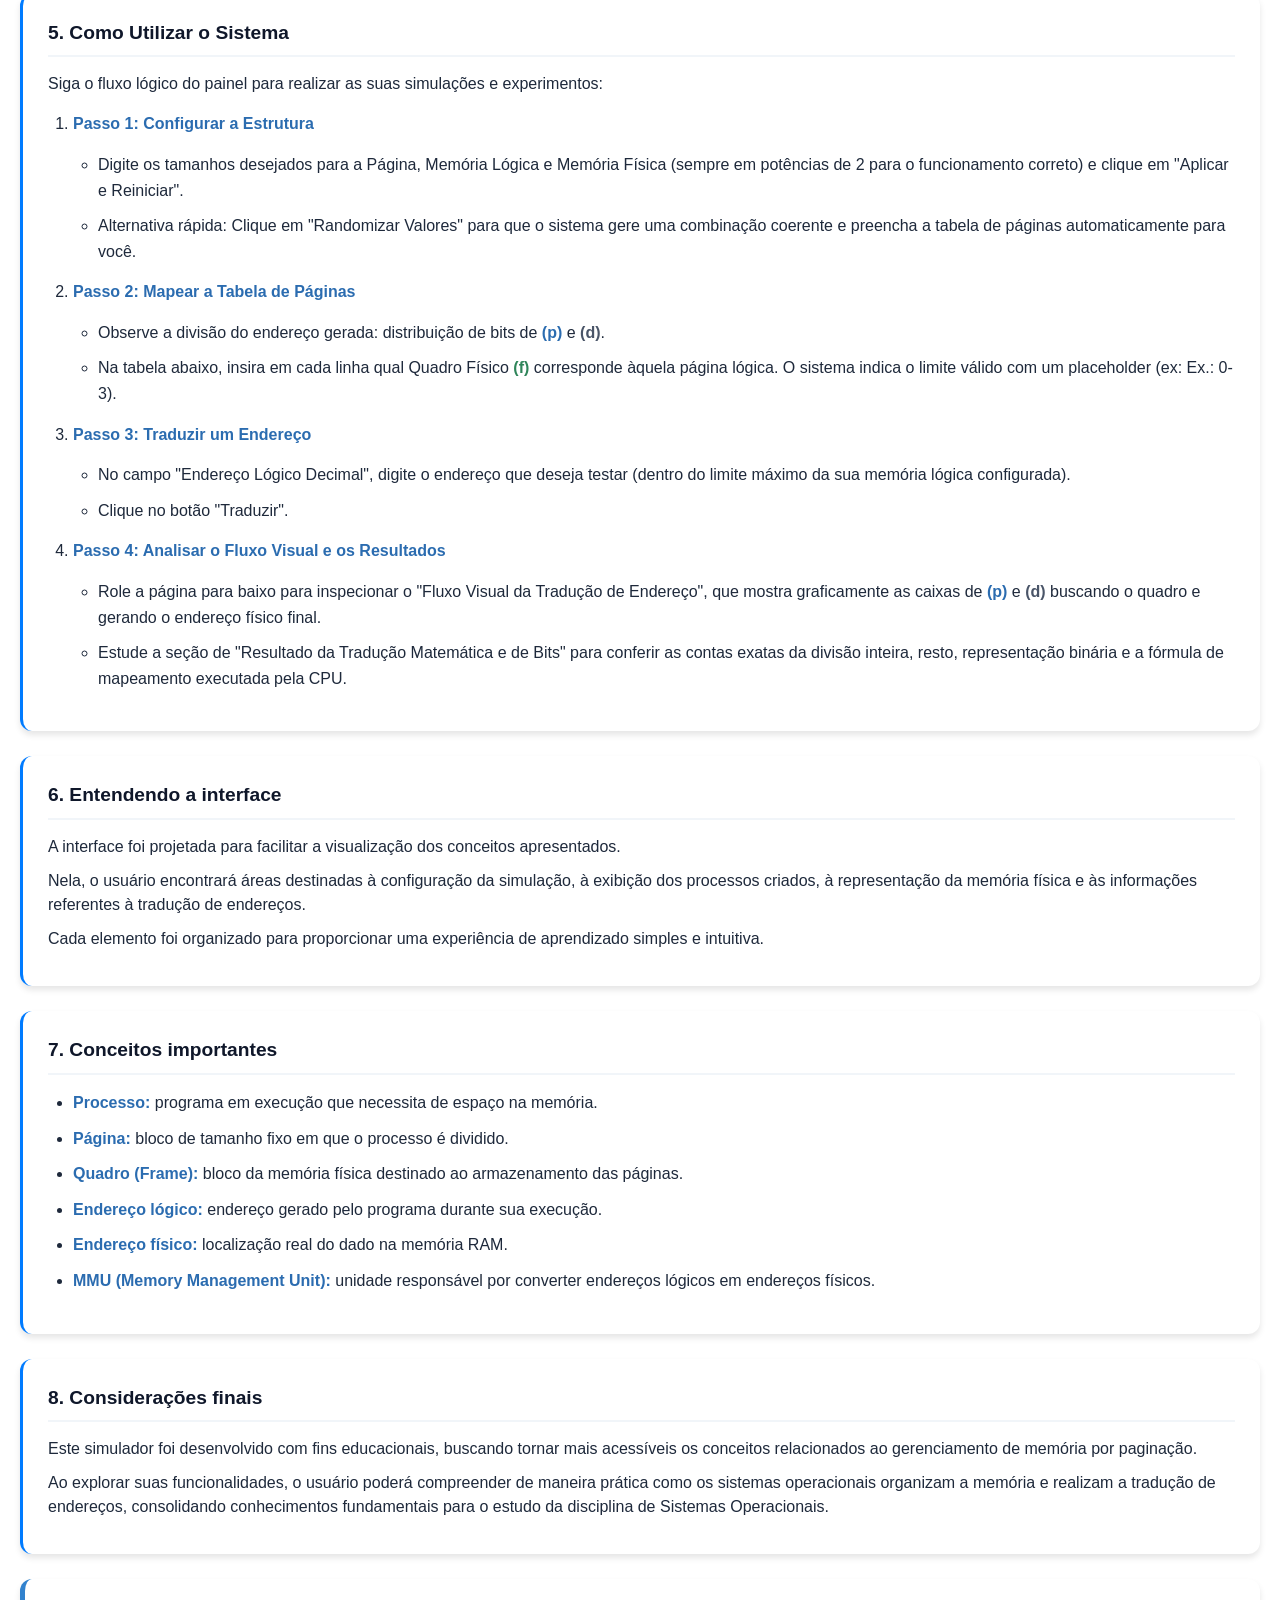
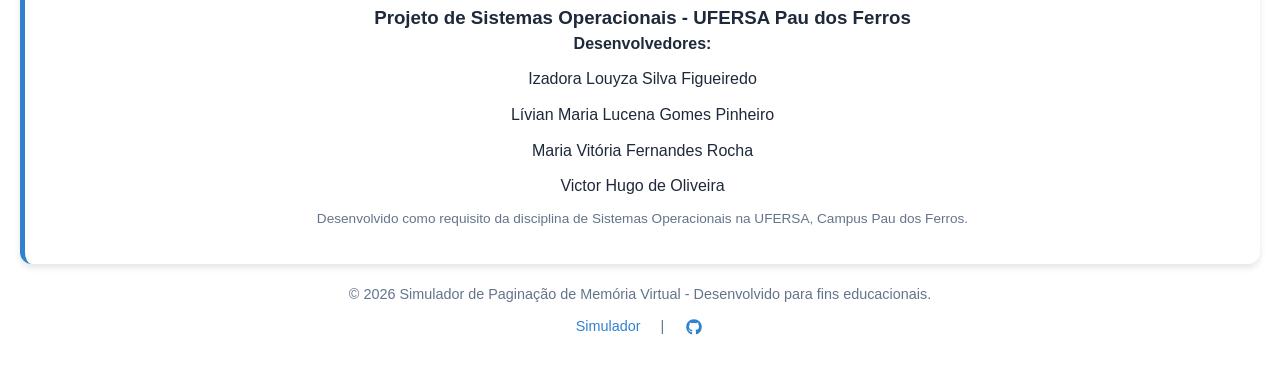
==== commit 835b553f: "Corrige texto" ====
--- a/src/ajuda.html
+++ b/src/ajuda.html
@@ -203,7 +203,7 @@
 
     <footer>
       <p>
-        &copy; 2026 Simulador de Paginação - Desenvolvido para fins
+        &copy; 2026 Simulador de Paginação de Memória Virtual - Desenvolvido para fins
         educacionais.
       </p>
       <div class="footer-links">
